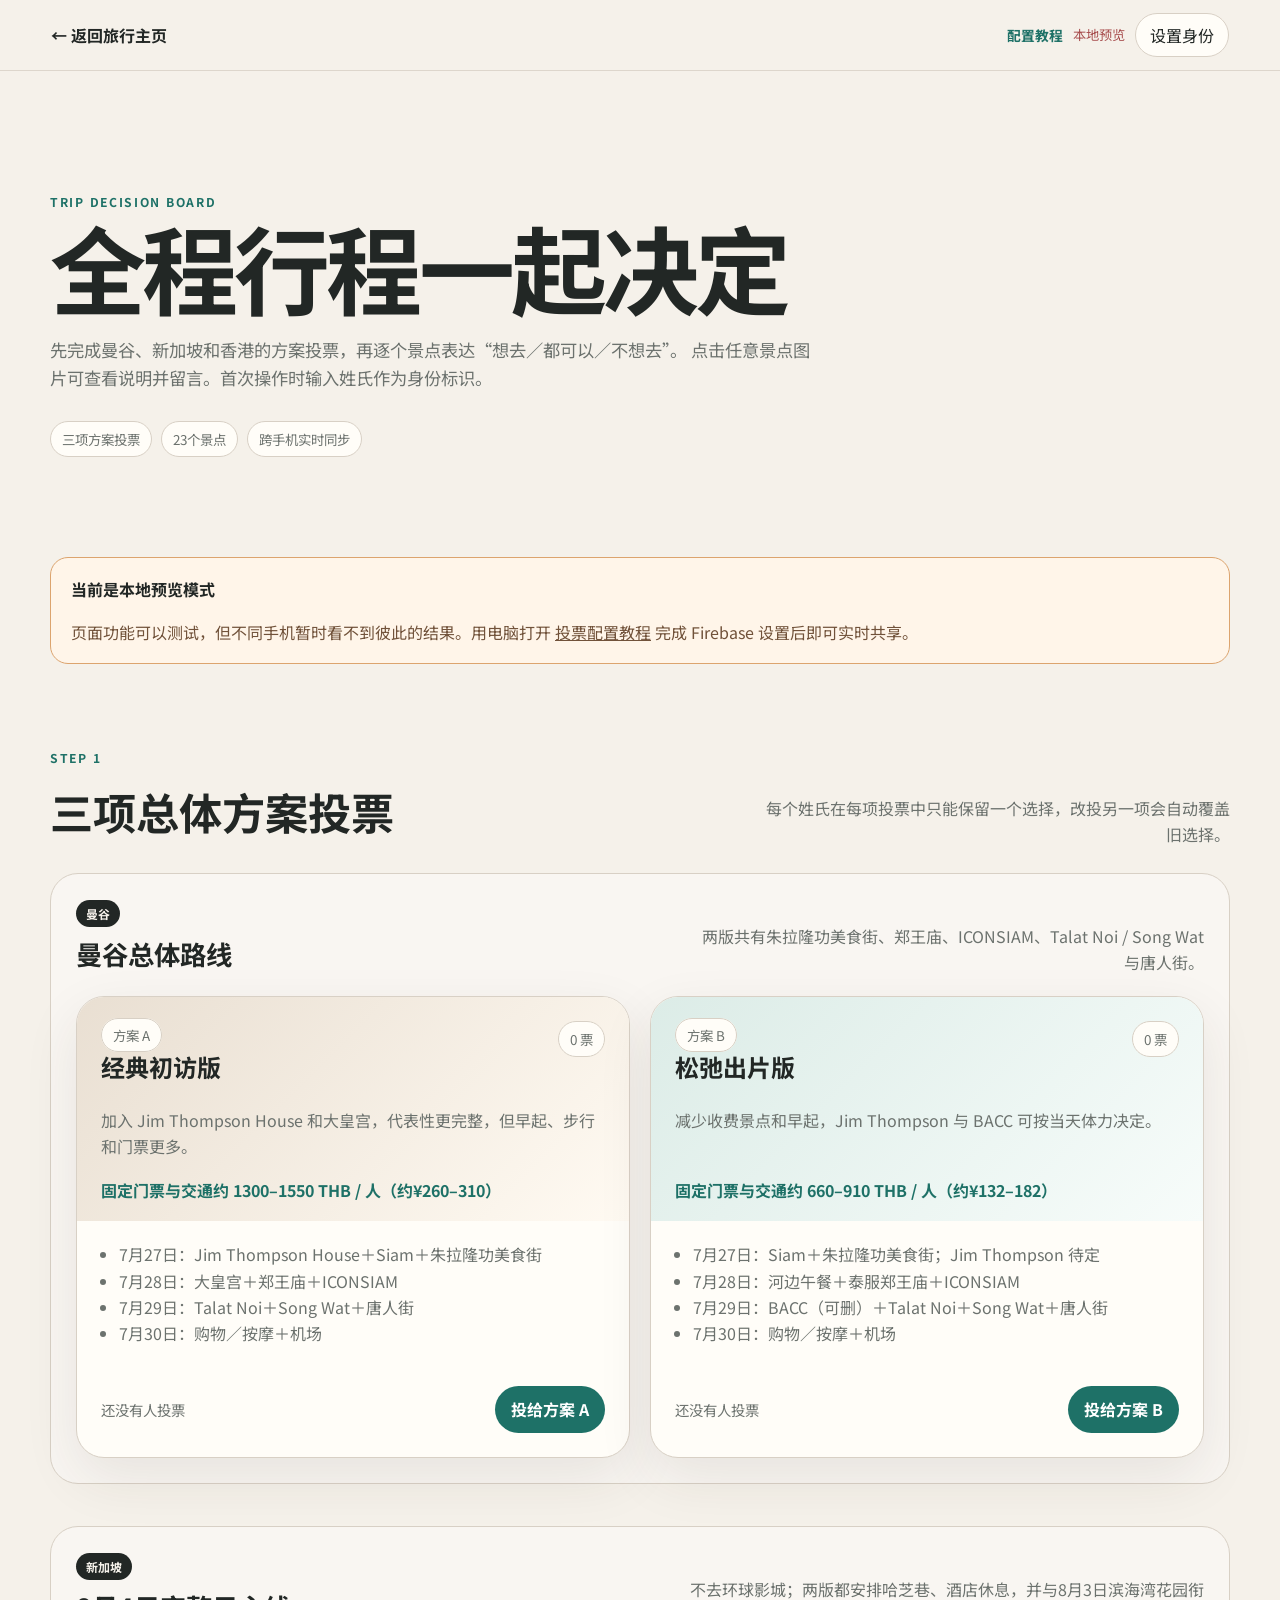
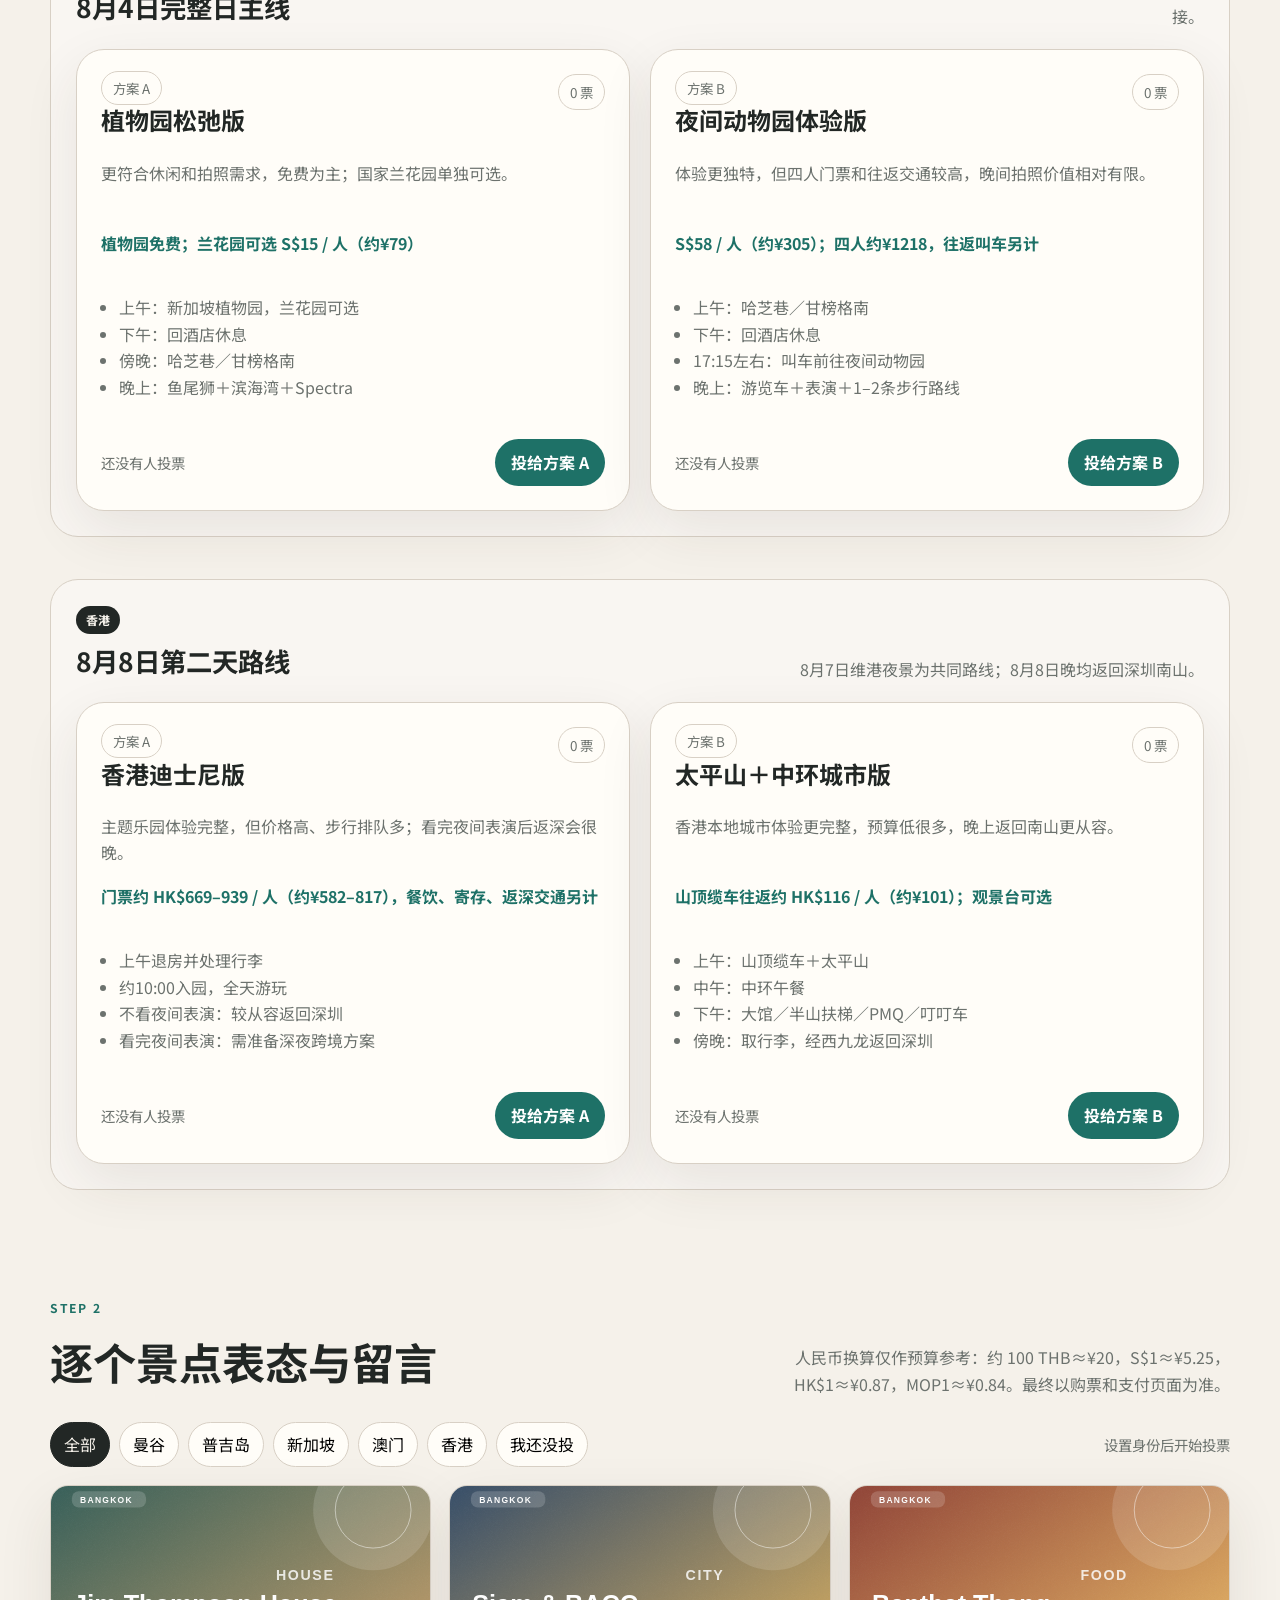
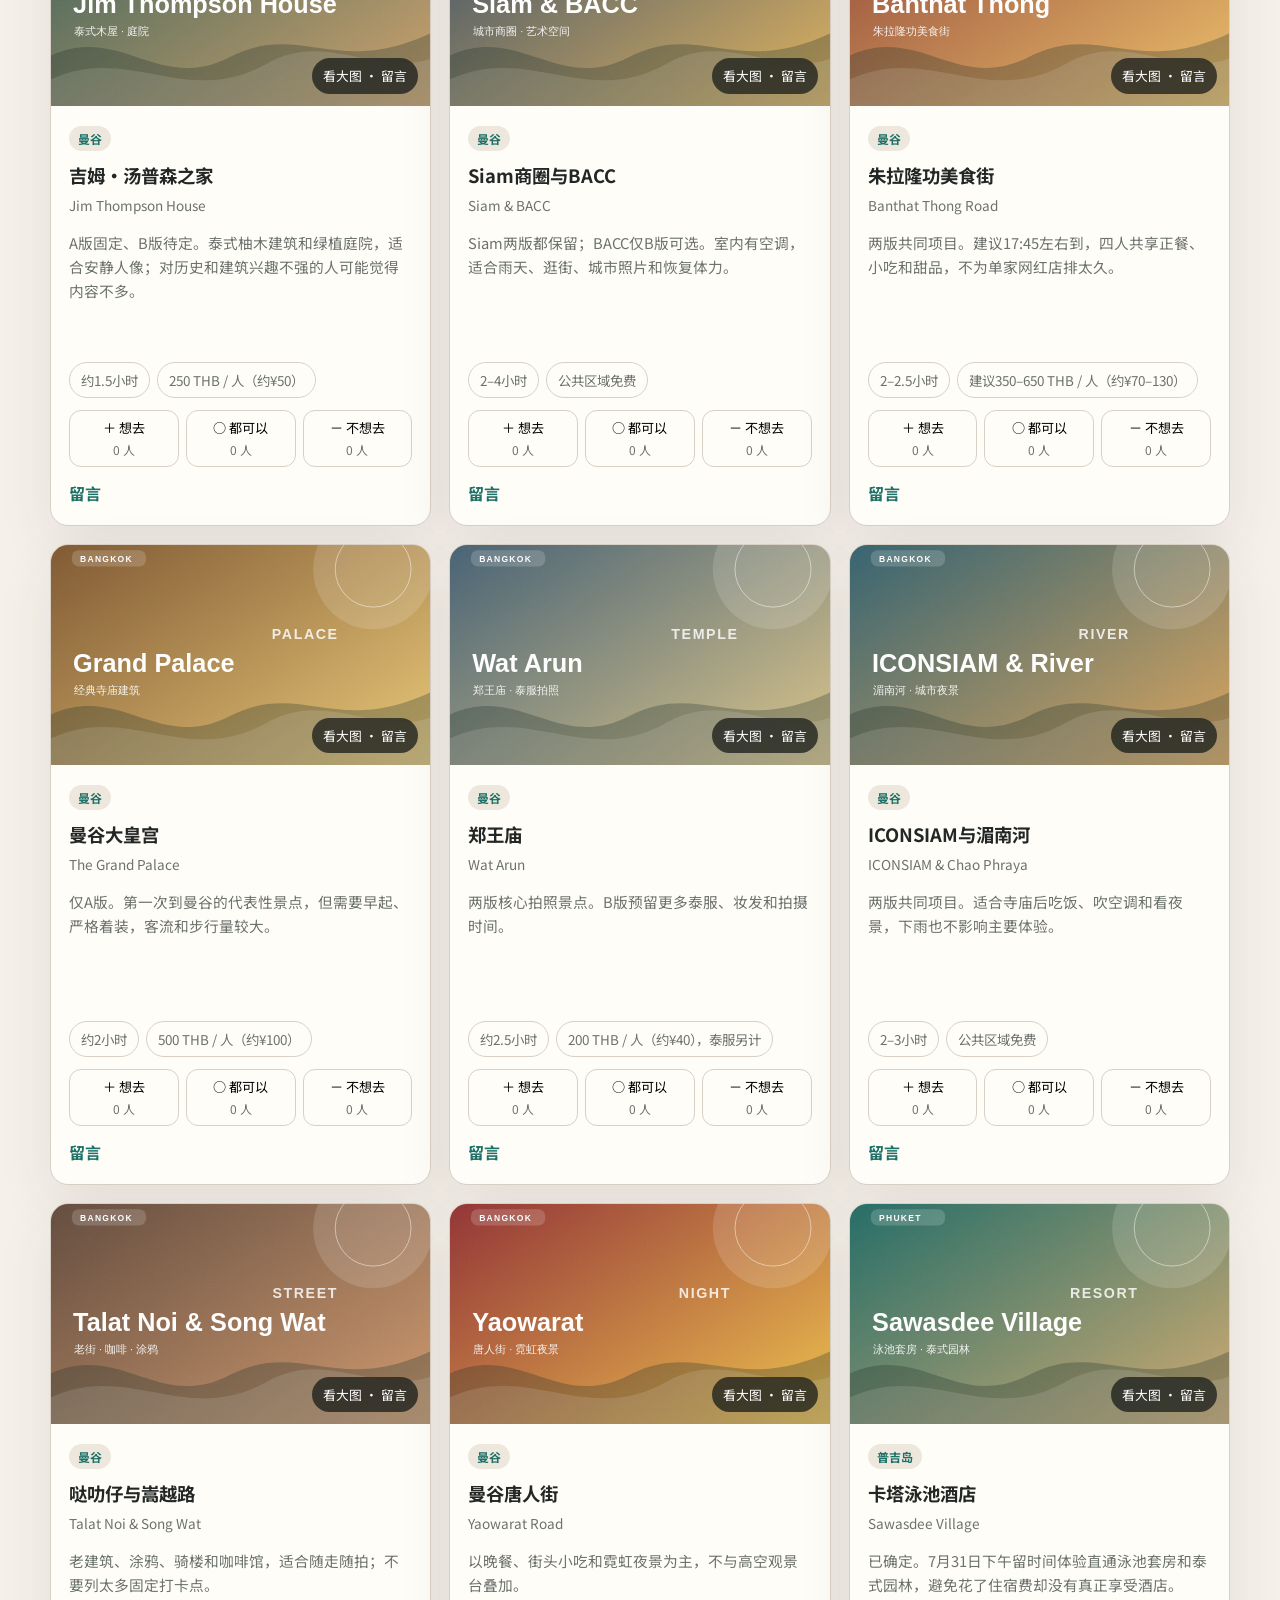
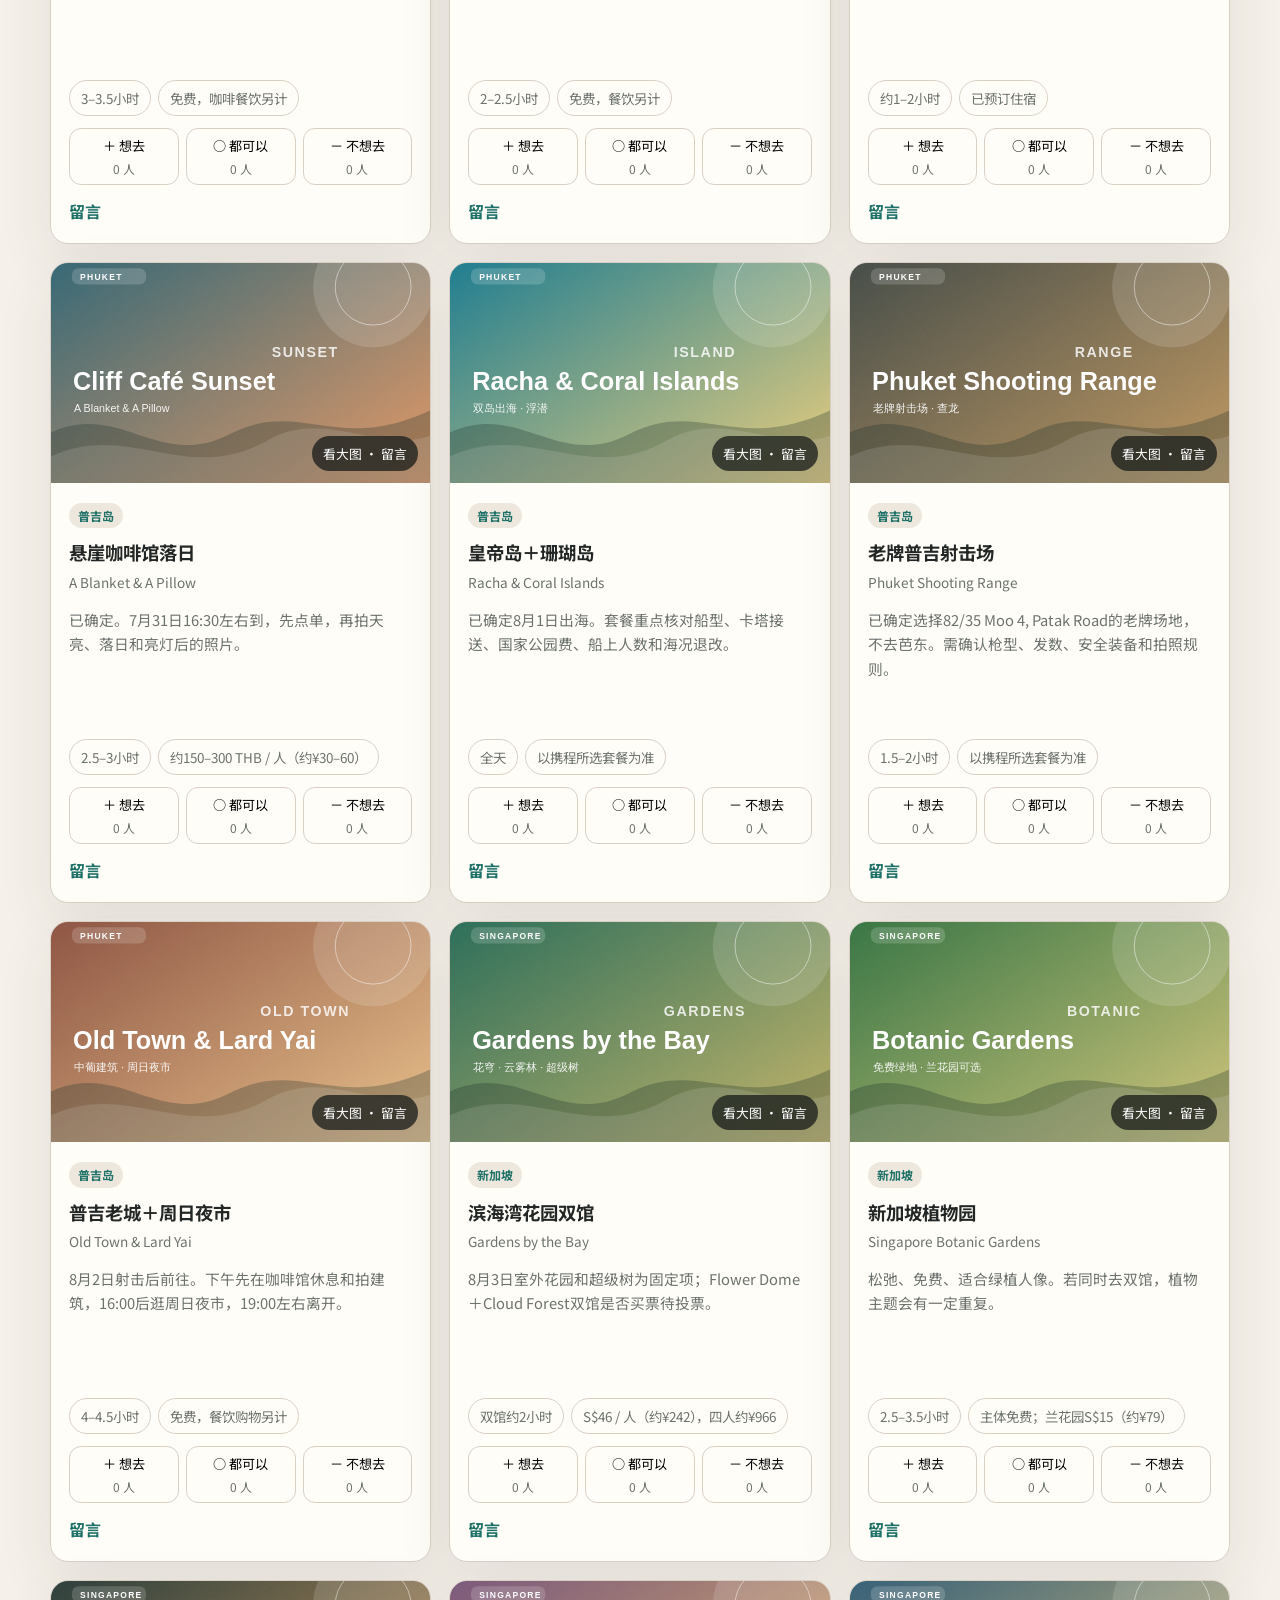
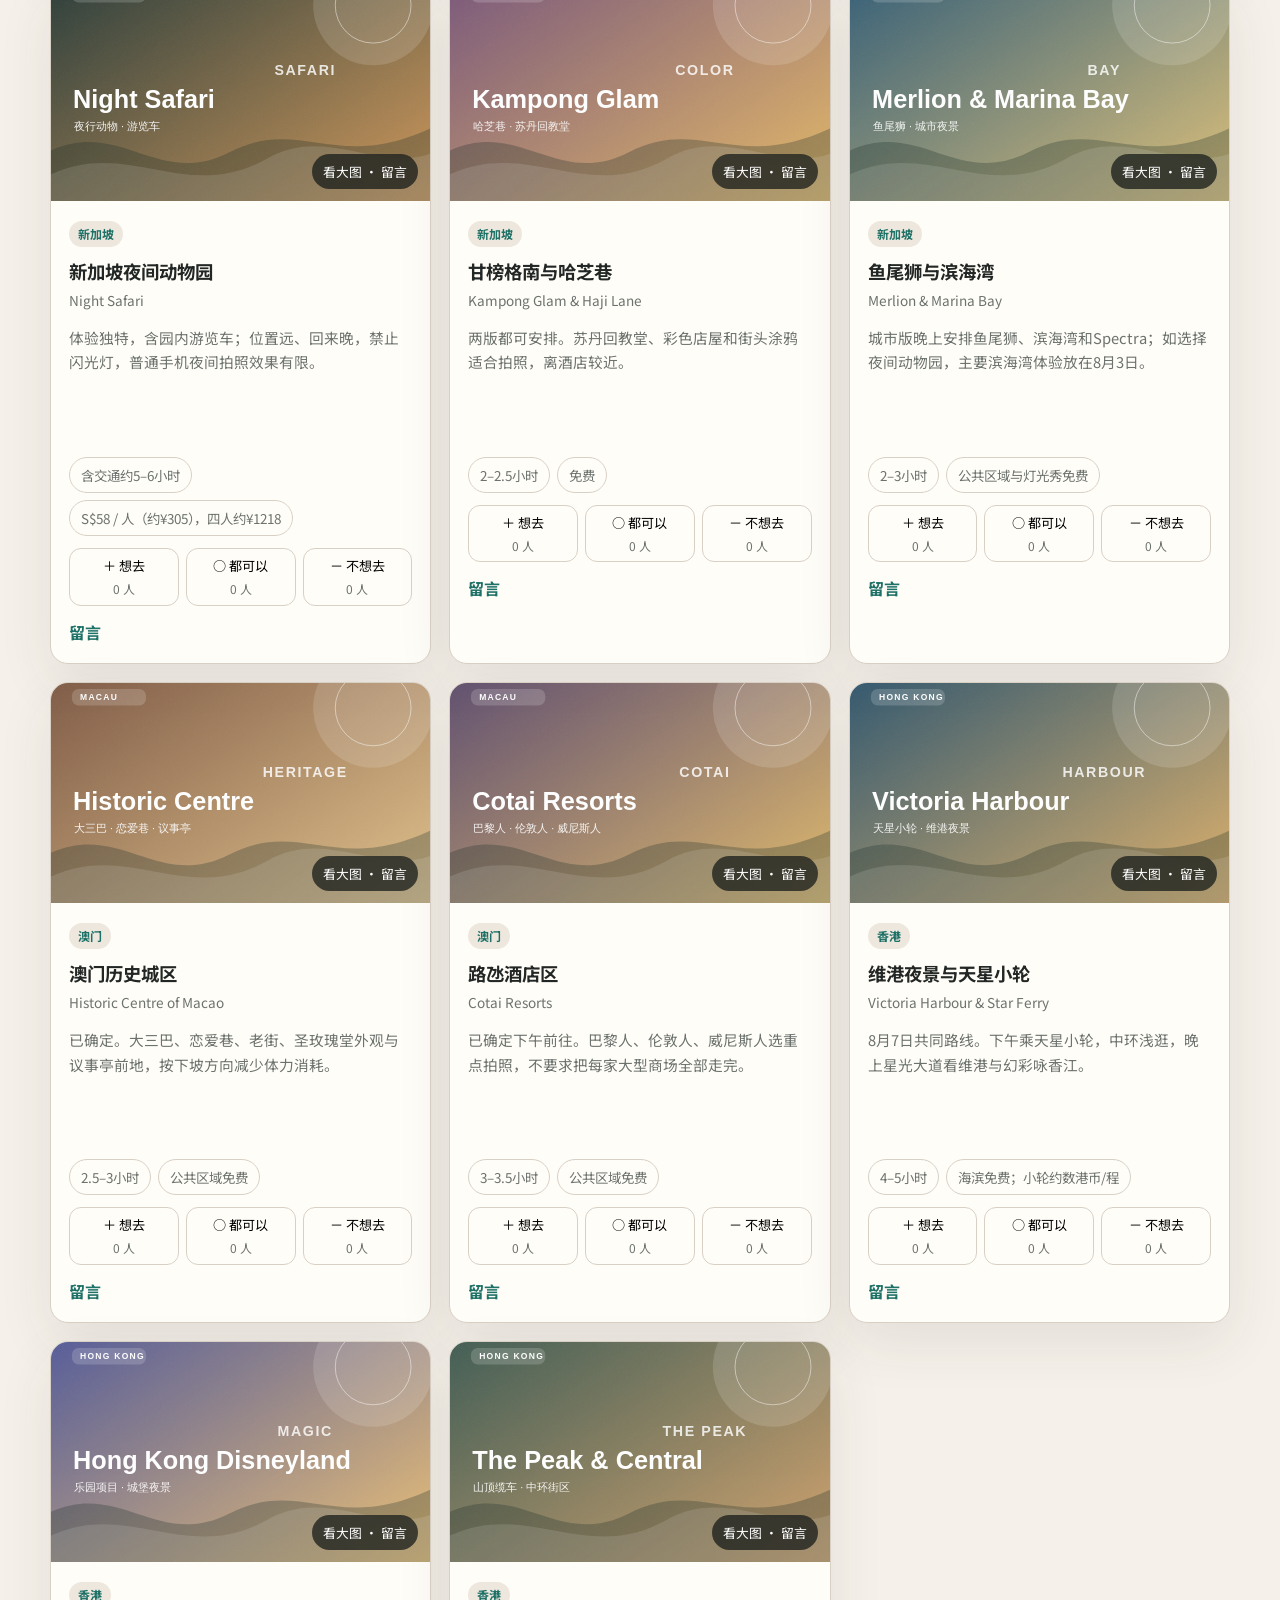
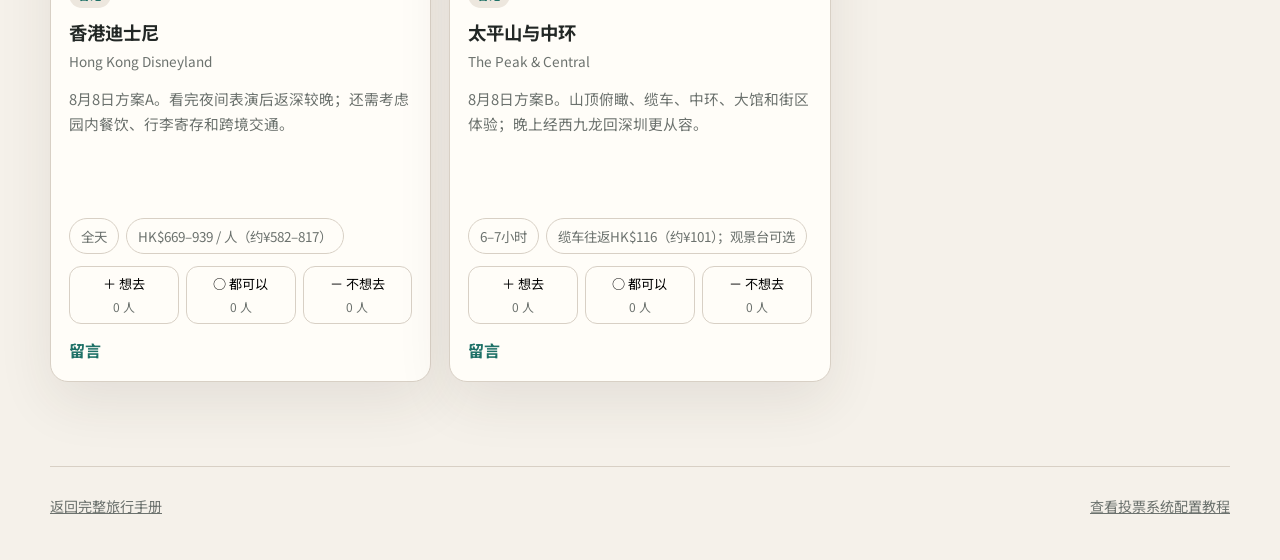
==== vote.html @ bb3aeee9 "Add files via upload Update full trip and voting system" ====
<!DOCTYPE html>
<html lang="zh-CN">
<head>
  <meta charset="UTF-8" />
  <meta name="viewport" content="width=device-width, initial-scale=1.0" />
  <meta name="theme-color" content="#f5f1ea" />
  <title>全程行程投票｜四人亚洲之旅</title>
  <link rel="preconnect" href="https://fonts.googleapis.com">
  <link rel="preconnect" href="https://fonts.gstatic.com" crossorigin>
  <link href="https://fonts.googleapis.com/css2?family=Noto+Sans+SC:wght@400;500;600;700&family=Playfair+Display:wght@600;700&display=swap" rel="stylesheet">
  <link rel="stylesheet" href="vote.css" />
</head>
<body>
  <header class="vote-topbar">
    <a class="back-link" href="index.html">← 返回旅行主页</a>
    <nav class="identity-area">
      <a class="setup-link" href="firebase-setup.html">配置教程</a>
      <span id="syncStatus" class="sync-status">检查云端连接…</span>
      <button id="identityButton" class="identity-button" type="button">设置身份</button>
    </nav>
  </header>

  <main>
    <section class="vote-hero">
      <p class="eyebrow">TRIP DECISION BOARD</p>
      <h1>全程行程一起决定</h1>
      <p>
        先完成曼谷、新加坡和香港的方案投票，再逐个景点表达“想去／都可以／不想去”。
        点击任意景点图片可查看说明并留言。首次操作时输入姓氏作为身份标识。
      </p>
      <div class="hero-badges">
        <span>三项方案投票</span>
        <span>23个景点</span>
        <span>跨手机实时同步</span>
      </div>
    </section>

    <section id="setupWarning" class="setup-warning" hidden>
      <strong>当前是本地预览模式</strong>
      <p>
        页面功能可以测试，但不同手机暂时看不到彼此的结果。用电脑打开
        <a href="firebase-setup.html">投票配置教程</a>
        完成 Firebase 设置后即可实时共享。
      </p>
    </section>

    <section class="section">
      <div class="section-heading">
        <div>
          <p class="eyebrow">STEP 1</p>
          <h2>三项总体方案投票</h2>
        </div>
        <p>每个姓氏在每项投票中只能保留一个选择，改投另一项会自动覆盖旧选择。</p>
      </div>
      <div id="pollList" class="poll-list"></div>
    </section>

    <section class="section">
      <div class="section-heading">
        <div>
          <p class="eyebrow">STEP 2</p>
          <h2>逐个景点表态与留言</h2>
        </div>
        <p id="currencyNote"></p>
      </div>

      <div class="attraction-tools">
        <div id="attractionFilters" class="filter-row"></div>
        <div id="progressSummary" class="progress-summary"></div>
      </div>
      <div id="attractionGrid" class="attraction-grid"></div>
    </section>
  </main>

  <footer>
    <a href="index.html">返回完整旅行手册</a>
    <a href="firebase-setup.html">查看投票系统配置教程</a>
  </footer>

  <div id="identityModal" class="modal" aria-hidden="true">
    <div class="modal-backdrop" data-close="identity"></div>
    <section class="modal-panel small-panel" role="dialog" aria-modal="true" aria-labelledby="identityTitle">
      <button class="modal-close" data-close="identity" type="button">×</button>
      <p class="eyebrow">WHO ARE YOU?</p>
      <h2 id="identityTitle">输入身份标识</h2>
      <p class="modal-intro">建议输入一个姓，例如“杨”“张”。它会显示在投票和留言旁边。</p>
      <form id="identityForm">
        <label>
          姓氏或简短称呼
          <input id="identityInput" maxlength="16" autocomplete="off" placeholder="例如：杨" required />
        </label>
        <button class="primary-button full-button" type="submit">保存并继续</button>
      </form>
    </section>
  </div>

  <div id="attractionModal" class="modal" aria-hidden="true">
    <div class="modal-backdrop" data-close="attraction"></div>
    <section class="modal-panel attraction-modal-panel" role="dialog" aria-modal="true" aria-labelledby="modalAttractionName">
      <button class="modal-close" data-close="attraction" type="button">×</button>
      <div class="modal-media"><img id="modalAttractionImage" src="" alt="" /></div>
      <div class="modal-content">
        <p id="modalAttractionEnglish" class="eyebrow"></p>
        <h2 id="modalAttractionName"></h2>
        <p id="modalAttractionNote" class="modal-intro"></p>
        <div id="modalAttractionMeta" class="meta-row"></div>

        <div class="modal-vote-block">
          <h3>我的态度</h3>
          <div id="modalVoteButtons" class="vote-buttons"></div>
        </div>

        <div class="comments-block">
          <div class="comments-heading">
            <h3>大家的留言</h3>
            <span id="commentCount">0 条</span>
          </div>
          <div id="commentList" class="comment-list"></div>
          <form id="commentForm" class="comment-form">
            <textarea id="commentInput" maxlength="300" placeholder="例如：不想去，因为门票较贵；或者很想去，因为这是本次最期待的项目。"></textarea>
            <div class="comment-form-footer">
              <span id="commentIdentityHint">请先设置身份</span>
              <button class="primary-button" type="submit">发布留言</button>
            </div>
          </form>
        </div>
      </div>
    </section>
  </div>

  <div id="toast" class="toast" role="status" aria-live="polite"></div>

  <script src="vote-data.js"></script>
  <script type="module" src="vote.js"></script>
</body>
</html>
---- vote.css ----
:root {
  --bg: #f5f1ea;
  --surface: #fffdf8;
  --surface-2: #ede7de;
  --text: #222725;
  --muted: #6c726e;
  --line: #d8d0c5;
  --green: #1e7167;
  --orange: #d18455;
  --red: #a84f4f;
  --blue: #456e9c;
  --shadow: 0 20px 55px rgba(50, 42, 34, .09);
  --radius-lg: 28px;
  --radius-md: 18px;
}

* { box-sizing: border-box; }

html { scroll-behavior: smooth; }

body {
  margin: 0;
  background: var(--bg);
  color: var(--text);
  font-family: "Noto Sans SC", system-ui, sans-serif;
  line-height: 1.65;
}

button, input, textarea { font: inherit; }
button, a { -webkit-tap-highlight-color: transparent; }
a { color: inherit; }

.vote-topbar {
  position: sticky;
  top: 0;
  z-index: 50;
  display: flex;
  justify-content: space-between;
  align-items: center;
  gap: 16px;
  padding: 13px clamp(14px, 4vw, 56px);
  border-bottom: 1px solid rgba(216, 208, 197, .8);
  background: rgba(245, 241, 234, .9);
  backdrop-filter: blur(18px);
}

.back-link { text-decoration: none; font-weight: 700; }

.identity-area { display: flex; align-items: center; gap: 10px; }

.sync-status {
  color: var(--muted);
  font-size: .83rem;
}

.sync-status.online { color: var(--green); }
.sync-status.offline { color: var(--red); }

.identity-button {
  border: 1px solid var(--line);
  border-radius: 999px;
  padding: 8px 14px;
  background: var(--surface);
  color: var(--text);
  cursor: pointer;
}

main { width: min(1180px, calc(100% - 28px)); margin: 0 auto; }

.vote-hero {
  min-height: 54vh;
  display: flex;
  flex-direction: column;
  justify-content: center;
  padding: 70px 0 50px;
}

.eyebrow {
  margin: 0 0 8px;
  color: var(--green);
  font-size: .76rem;
  font-weight: 700;
  letter-spacing: .14em;
}

h1, h2, h3 { margin-top: 0; }

h1 {
  max-width: 850px;
  margin-bottom: 20px;
  font-family: "Playfair Display", "Noto Sans SC", serif;
  font-size: clamp(2.8rem, 8vw, 6rem);
  line-height: 1;
  letter-spacing: -.04em;
}

.vote-hero > p:not(.eyebrow) {
  max-width: 760px;
  margin: 0;
  color: var(--muted);
  font-size: 1.08rem;
}

.hero-badges { display: flex; gap: 9px; flex-wrap: wrap; margin-top: 28px; }

.hero-badges span, .plan-badge, .plan-tags span, .meta-row span {
  border-radius: 999px;
  padding: 6px 11px;
  border: 1px solid var(--line);
  background: var(--surface);
  color: var(--muted);
  font-size: .84rem;
}

.setup-warning {
  margin: 0 0 30px;
  padding: 18px 20px;
  border: 1px solid #dca46e;
  border-radius: var(--radius-md);
  background: #fff5e9;
}

.setup-warning p { margin-bottom: 0; color: #71523a; }

.section { padding: 54px 0; }

.section-heading {
  display: flex;
  justify-content: space-between;
  align-items: end;
  gap: 24px;
  margin-bottom: 25px;
}

.section-heading h2 {
  margin-bottom: 0;
  font-size: clamp(1.8rem, 4vw, 2.7rem);
}

.section-heading > p { max-width: 470px; margin: 0; color: var(--muted); text-align: right; }

.plan-grid { display: grid; grid-template-columns: repeat(2, minmax(0, 1fr)); gap: 20px; }

.plan-card {
  overflow: hidden;
  border: 1px solid var(--line);
  border-radius: var(--radius-lg);
  background: var(--surface);
  box-shadow: var(--shadow);
}

.plan-card-head { padding: 24px 24px 18px; }

.plan-card.classic .plan-card-head { background: linear-gradient(135deg, #e9dfd2, #fffaf2); }
.plan-card.relaxed .plan-card-head { background: linear-gradient(135deg, #dcece7, #f7fcfa); }

.plan-title-row { display: flex; align-items: start; justify-content: space-between; gap: 15px; }
.plan-title-row h3 { margin-bottom: 4px; font-size: 1.5rem; }
.plan-subtitle { min-height: 54px; color: var(--muted); }
.plan-cost { font-weight: 700; color: var(--green); }

.plan-days { display: grid; gap: 0; padding: 0 24px; }

.plan-day {
  display: grid;
  grid-template-columns: 82px 1fr;
  gap: 14px;
  padding: 17px 0;
  border-top: 1px solid var(--line);
}

.plan-day-date { color: var(--orange); font-weight: 700; }
.plan-day h4 { margin: 0 0 6px; }
.plan-day ul { margin: 0; padding-left: 18px; color: var(--muted); font-size: .92rem; }

.plan-vote-area {
  display: flex;
  justify-content: space-between;
  align-items: center;
  gap: 14px;
  padding: 20px 24px 24px;
}

.plan-voters {
  color: var(--muted);
  font-size: .9rem;
}

.primary-button, .plan-vote-button {
  border: 0;
  border-radius: 999px;
  padding: 10px 16px;
  background: var(--green);
  color: white;
  font-weight: 700;
  cursor: pointer;
}

.plan-vote-button.selected {
  box-shadow: 0 0 0 4px rgba(30, 113, 103, .17);
}

.attraction-tools {
  display: flex;
  align-items: center;
  justify-content: space-between;
  gap: 20px;
  margin-bottom: 18px;
}

.filter-row {
  display: flex;
  gap: 9px;
  overflow-x: auto;
  scrollbar-width: none;
}
.filter-row::-webkit-scrollbar { display: none; }

.filter-button {
  flex: 0 0 auto;
  border: 1px solid var(--line);
  border-radius: 999px;
  padding: 8px 13px;
  background: var(--surface);
  cursor: pointer;
}
.filter-button.active { background: var(--text); color: var(--bg); border-color: var(--text); }

.progress-summary { color: var(--muted); font-size: .9rem; white-space: nowrap; }

.attraction-grid {
  display: grid;
  grid-template-columns: repeat(3, minmax(0, 1fr));
  gap: 18px;
}

.attraction-card {
  overflow: hidden;
  border: 1px solid var(--line);
  border-radius: var(--radius-md);
  background: var(--surface);
  box-shadow: var(--shadow);
}

.attraction-image-button {
  position: relative;
  display: block;
  width: 100%;
  height: 220px;
  padding: 0;
  border: 0;
  background: var(--surface-2);
  cursor: pointer;
  overflow: hidden;
}

.attraction-image-button img {
  width: 100%;
  height: 100%;
  object-fit: cover;
  transition: transform .35s ease;
}

.attraction-image-button:hover img { transform: scale(1.04); }

.image-action {
  position: absolute;
  right: 12px;
  bottom: 12px;
  padding: 7px 11px;
  border-radius: 999px;
  background: rgba(25, 29, 27, .76);
  color: white;
  font-size: .8rem;
  backdrop-filter: blur(10px);
}

.attraction-body { padding: 18px; }
.attraction-body h3 { margin-bottom: 3px; font-size: 1.15rem; }
.english-name { color: var(--muted); font-size: .85rem; }
.attraction-note { min-height: 78px; color: var(--muted); font-size: .92rem; }
.meta-row { display: flex; gap: 7px; flex-wrap: wrap; margin: 12px 0; }

.plan-tags { display: flex; gap: 6px; flex-wrap: wrap; margin-bottom: 13px; }
.plan-tags span { padding: 4px 8px; font-size: .75rem; }

.vote-buttons {
  display: grid;
  grid-template-columns: repeat(3, minmax(0, 1fr));
  gap: 7px;
}

.vote-choice {
  display: grid;
  place-items: center;
  gap: 2px;
  min-height: 56px;
  padding: 6px 4px;
  border: 1px solid var(--line);
  border-radius: 12px;
  background: var(--surface);
  cursor: pointer;
  font-size: .82rem;
}

.vote-choice .vote-count { color: var(--muted); font-size: .75rem; }
.vote-choice.want.active { border-color: var(--green); background: #e8f5f1; }
.vote-choice.neutral.active { border-color: var(--blue); background: #edf4fb; }
.vote-choice.skip.active { border-color: var(--red); background: #faeeee; }

.card-footer {
  display: flex;
  justify-content: space-between;
  align-items: center;
  gap: 10px;
  margin-top: 13px;
}

.comment-open-button {
  border: 0;
  padding: 0;
  background: transparent;
  color: var(--green);
  font-weight: 700;
  cursor: pointer;
}

.photo-credit { color: var(--muted); font-size: .72rem; }

footer {
  width: min(1180px, calc(100% - 28px));
  display: flex;
  justify-content: space-between;
  gap: 20px;
  margin: 30px auto 0;
  padding: 28px 0 42px;
  border-top: 1px solid var(--line);
  color: var(--muted);
  font-size: .88rem;
}

.modal {
  position: fixed;
  inset: 0;
  z-index: 100;
  display: none;
  place-items: center;
  padding: 15px;
}

.modal.open { display: grid; }

.modal-backdrop {
  position: absolute;
  inset: 0;
  background: rgba(20, 25, 23, .66);
  backdrop-filter: blur(8px);
}

.modal-panel {
  position: relative;
  z-index: 1;
  width: min(1040px, 100%);
  max-height: calc(100vh - 30px);
  overflow: auto;
  border-radius: 25px;
  background: var(--surface);
  box-shadow: 0 28px 85px rgba(0,0,0,.3);
}

.small-panel { width: min(460px, 100%); padding: 28px; }

.modal-close {
  position: absolute;
  right: 14px;
  top: 13px;
  z-index: 2;
  width: 38px;
  height: 38px;
  border: 0;
  border-radius: 50%;
  background: rgba(255,255,255,.9);
  font-size: 1.5rem;
  cursor: pointer;
}

.small-panel label { display: grid; gap: 8px; font-weight: 700; }
.small-panel input, .comment-form textarea {
  width: 100%;
  border: 1px solid var(--line);
  border-radius: 13px;
  padding: 12px 13px;
  background: white;
  color: var(--text);
}
.full-button { width: 100%; margin-top: 14px; }

.attraction-modal-panel {
  display: grid;
  grid-template-columns: minmax(300px, .9fr) minmax(420px, 1.1fr);
}

.modal-media { min-height: 680px; background: var(--surface-2); }
.modal-media img { width: 100%; height: 100%; object-fit: cover; }
.modal-content { padding: 34px; }

.modal-intro { color: var(--muted); }
.modal-vote-block, .comments-block { margin-top: 27px; padding-top: 22px; border-top: 1px solid var(--line); }

.comments-heading {
  display: flex;
  justify-content: space-between;
  align-items: center;
}

.comments-heading span { color: var(--muted); font-size: .88rem; }

.comment-list {
  display: grid;
  gap: 9px;
  max-height: 230px;
  overflow: auto;
  margin: 12px 0;
}

.comment-item {
  padding: 11px 13px;
  border-radius: 13px;
  background: var(--surface-2);
}

.comment-item-head {
  display: flex;
  justify-content: space-between;
  gap: 10px;
  margin-bottom: 3px;
  font-size: .82rem;
}
.comment-voter { font-weight: 700; }
.comment-time { color: var(--muted); }
.comment-text { margin: 0; white-space: pre-wrap; }

.comment-form textarea { min-height: 95px; resize: vertical; }

.comment-form-footer {
  display: flex;
  justify-content: space-between;
  align-items: center;
  gap: 13px;
  margin-top: 9px;
}
.comment-form-footer span { color: var(--muted); font-size: .82rem; }

.empty-comments {
  padding: 20px;
  text-align: center;
  color: var(--muted);
  border: 1px dashed var(--line);
  border-radius: 13px;
}

.toast {
  position: fixed;
  left: 50%;
  bottom: 25px;
  z-index: 200;
  transform: translate(-50%, 20px);
  opacity: 0;
  pointer-events: none;
  max-width: calc(100% - 30px);
  padding: 11px 17px;
  border-radius: 999px;
  background: var(--text);
  color: var(--bg);
  transition: .2s ease;
}
.toast.show { transform: translate(-50%, 0); opacity: 1; }

@media (max-width: 930px) {
  .attraction-grid { grid-template-columns: repeat(2, minmax(0, 1fr)); }
  .attraction-modal-panel { grid-template-columns: 1fr; }
  .modal-media { min-height: 330px; max-height: 42vh; }
}

@media (max-width: 760px) {
  .plan-grid { grid-template-columns: 1fr; }
  .section-heading, .attraction-tools, footer { align-items: flex-start; flex-direction: column; }
  .section-heading > p { text-align: left; }
  .progress-summary { white-space: normal; }
  .sync-status { display: none; }
}

@media (max-width: 580px) {
  .vote-topbar { padding: 10px 12px; }
  .attraction-grid { grid-template-columns: 1fr; }
  .attraction-image-button { height: 230px; }
  .vote-hero { min-height: auto; padding: 64px 0 38px; }
  .plan-day { grid-template-columns: 72px 1fr; }
  .plan-vote-area { align-items: flex-start; flex-direction: column; }
  .modal-content { padding: 23px 17px 28px; }
  .modal-media { min-height: 280px; }
  .comment-form-footer { align-items: flex-start; flex-direction: column; }
  .comment-form-footer .primary-button { width: 100%; }
}

.setup-link {
  color: var(--green);
  font-size: .86rem;
  font-weight: 700;
  text-decoration: none;
}
.poll-list { display: grid; gap: 42px; }
.poll-section {
  padding: 25px;
  border: 1px solid var(--line);
  border-radius: var(--radius-lg);
  background: rgba(255,255,255,.35);
}
.poll-heading {
  display: flex;
  align-items: end;
  justify-content: space-between;
  gap: 24px;
  margin-bottom: 20px;
}
.poll-heading h3 { margin: 5px 0 0; font-size: 1.65rem; }
.poll-heading p { max-width: 520px; margin: 0; text-align: right; color: var(--muted); }
.poll-city {
  display: inline-flex;
  padding: 4px 10px;
  border-radius: 999px;
  background: var(--text);
  color: var(--bg);
  font-size: .75rem;
  font-weight: 700;
}
.plan-option-days {
  min-height: 145px;
  margin: 0;
  padding: 20px 42px 6px;
  color: var(--muted);
}
.city-chip {
  display: inline-flex;
  margin-bottom: 9px;
  padding: 3px 9px;
  border-radius: 999px;
  background: var(--surface-2);
  color: var(--green);
  font-size: .75rem;
  font-weight: 700;
}
.attraction-note { min-height: 116px; }
@media (max-width: 760px) {
  .poll-section { padding: 16px; }
  .poll-heading { align-items: flex-start; flex-direction: column; }
  .poll-heading p { text-align: left; }
  .setup-link { display: none; }
  .plan-option-days { min-height: 0; }
}
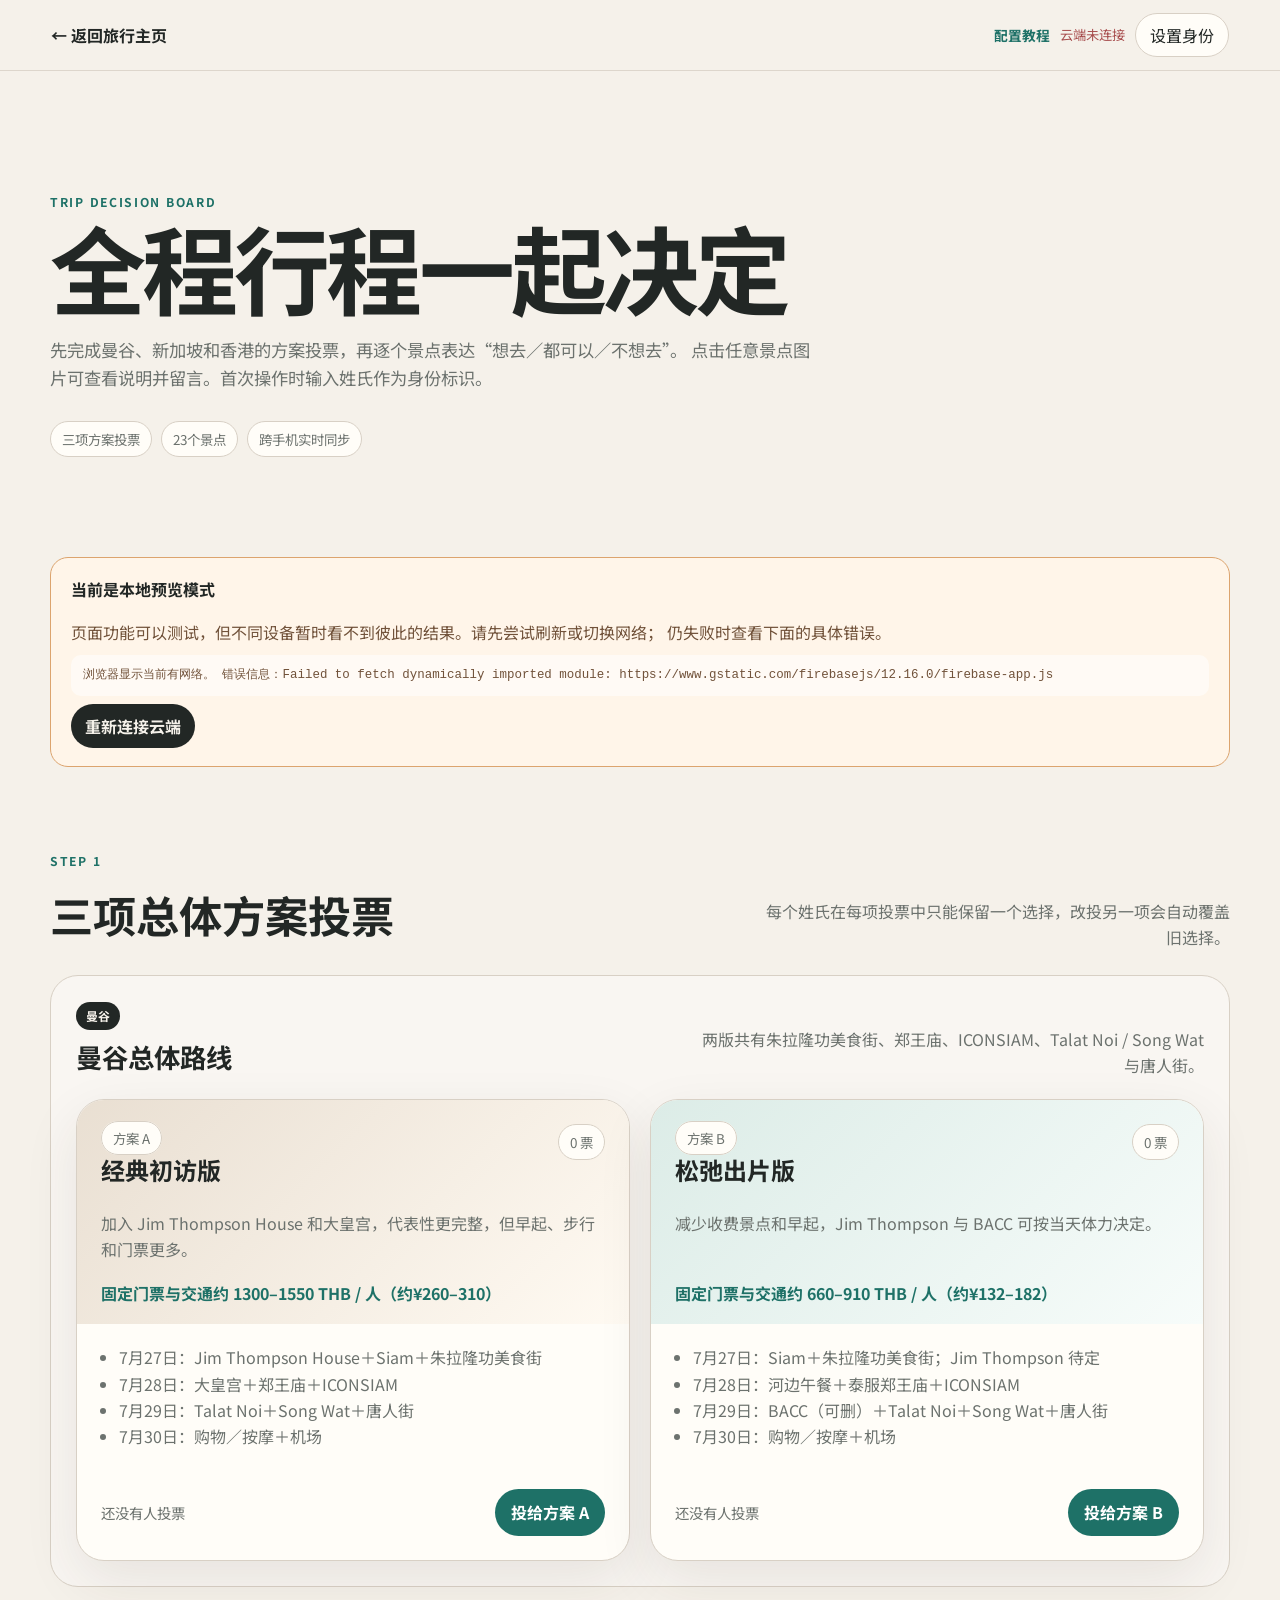
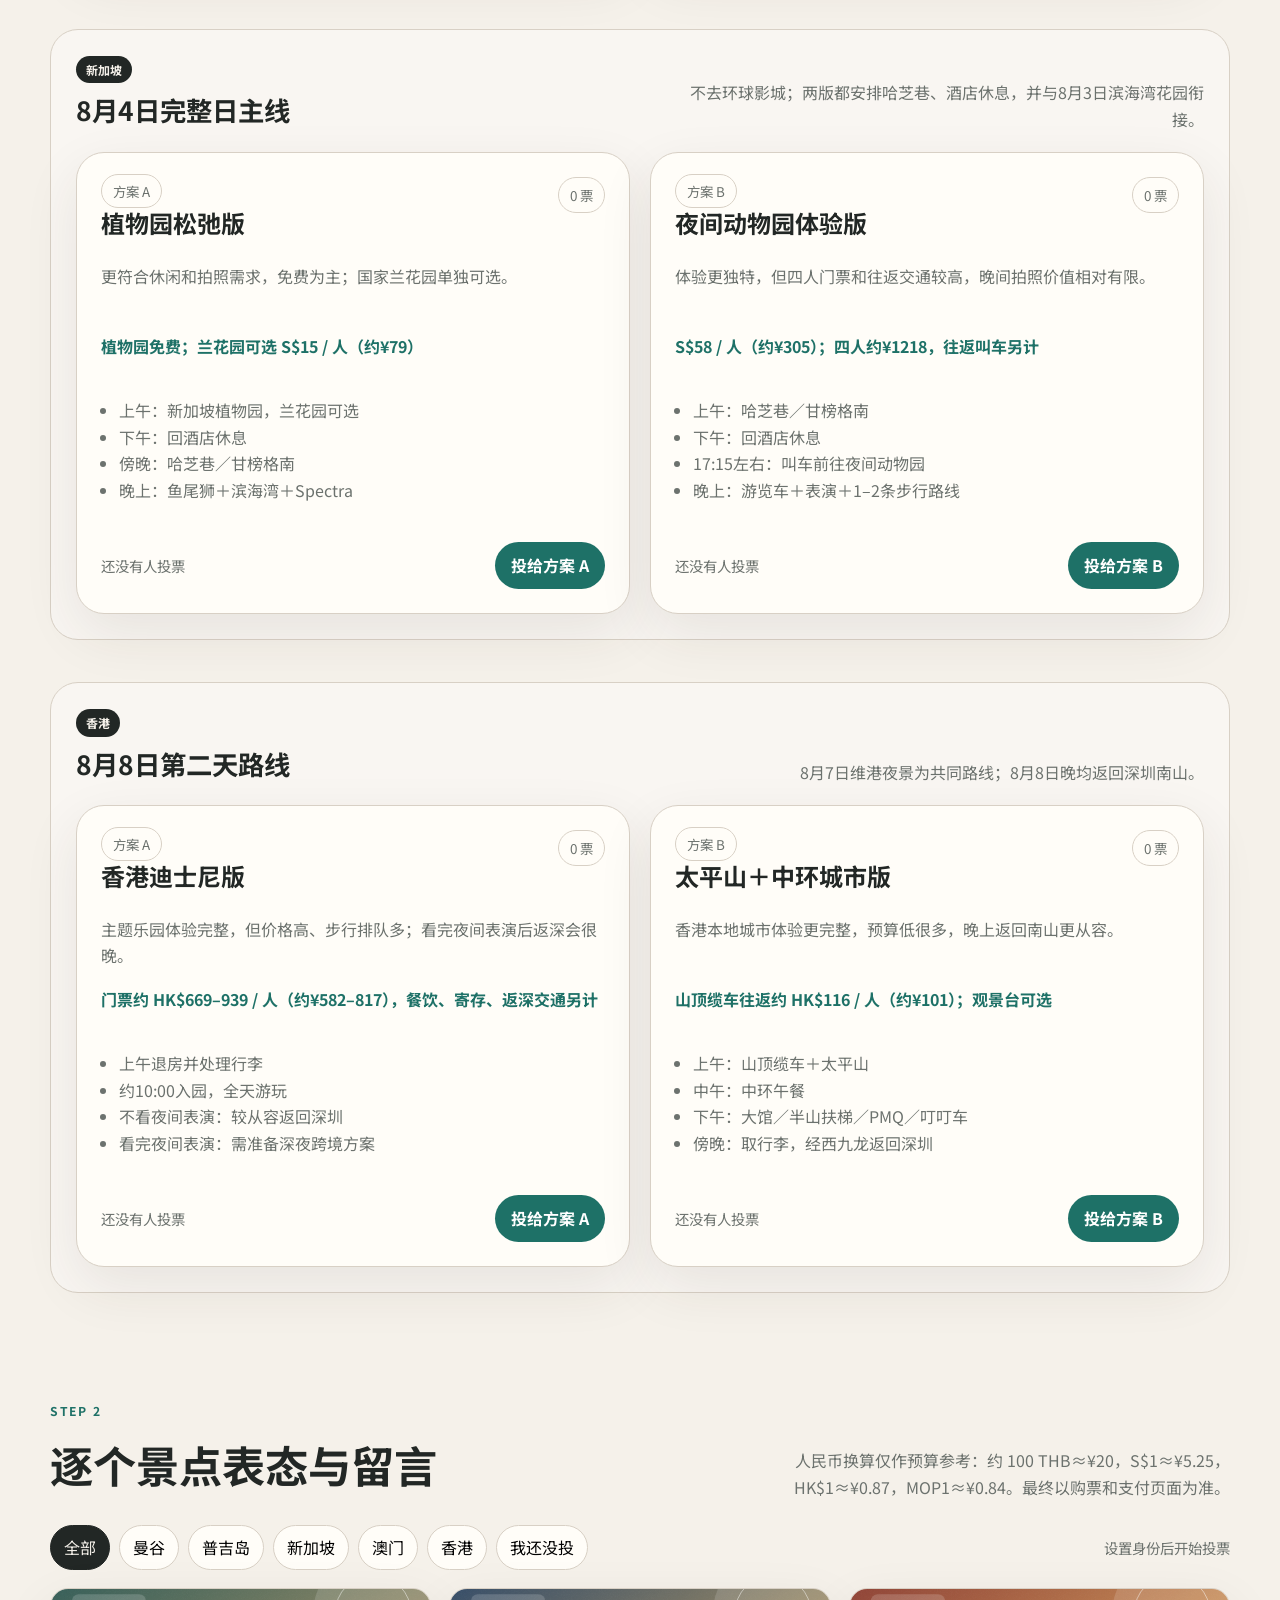
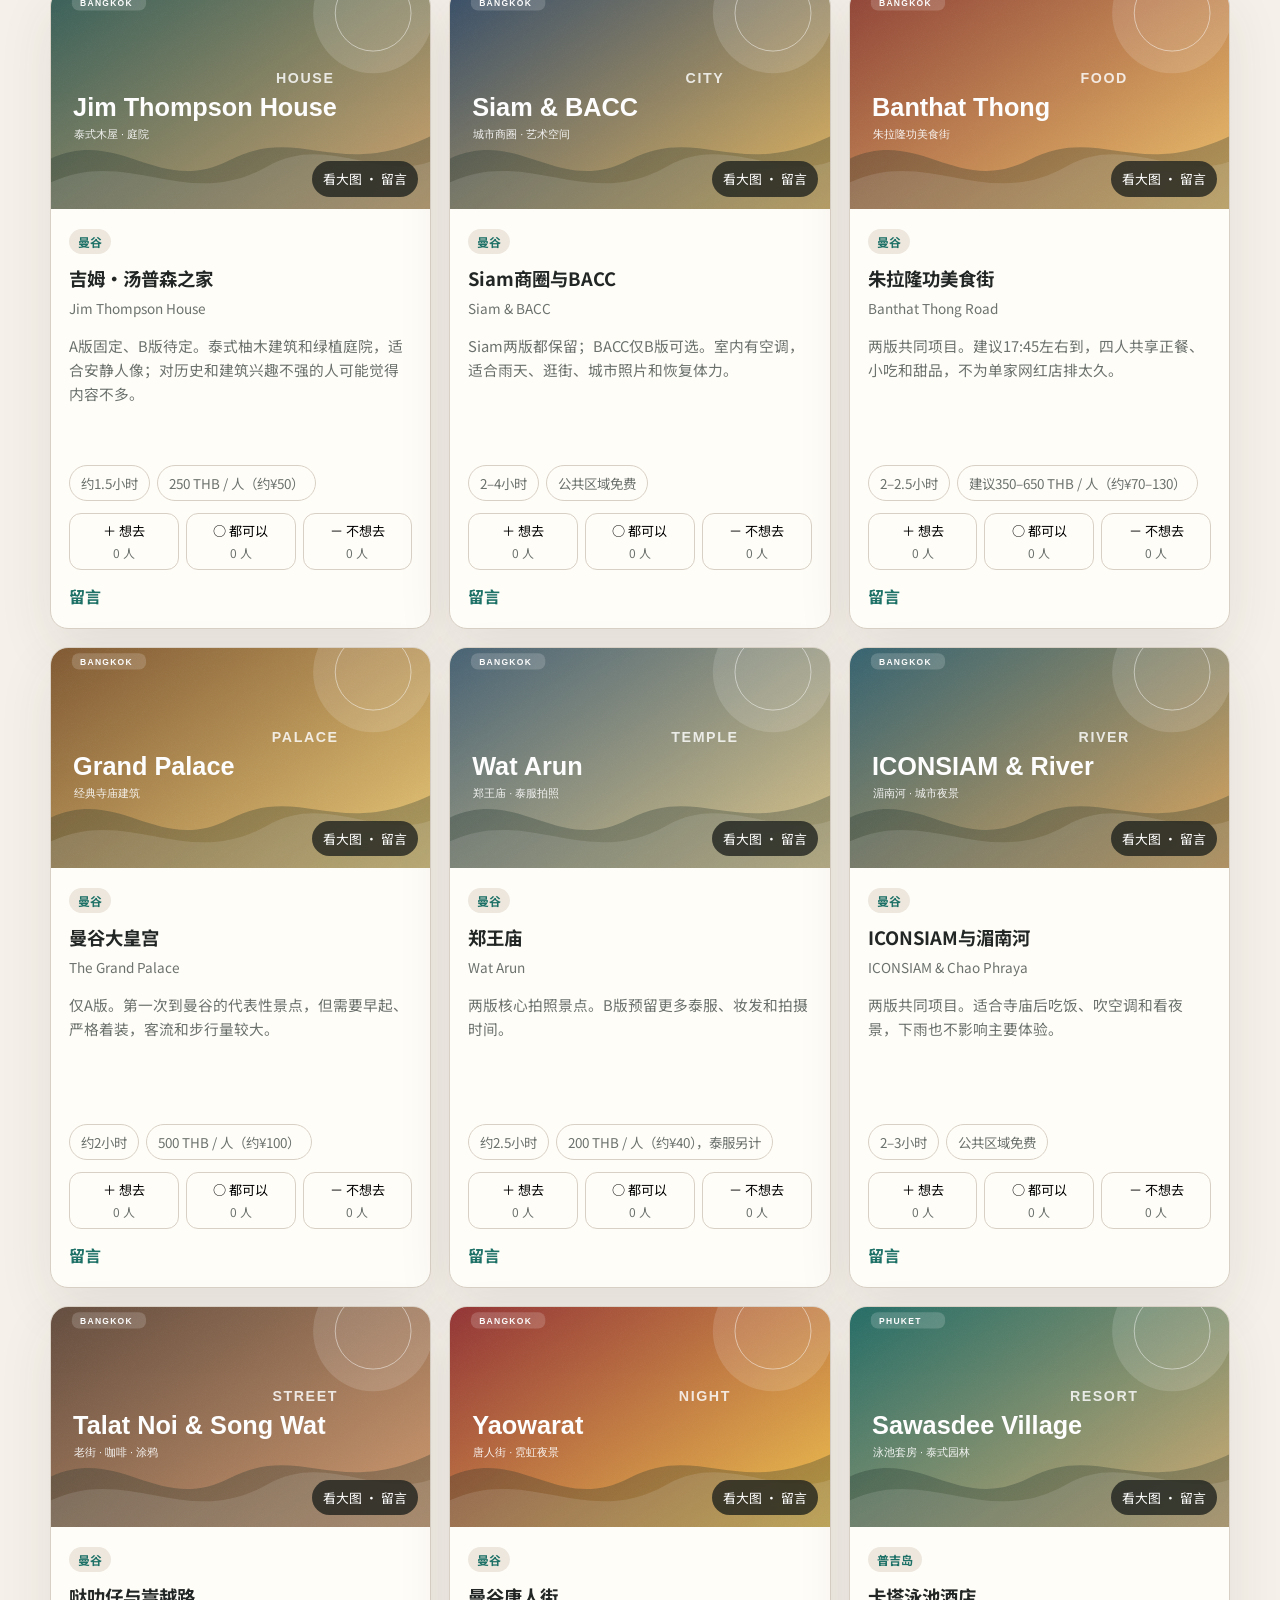
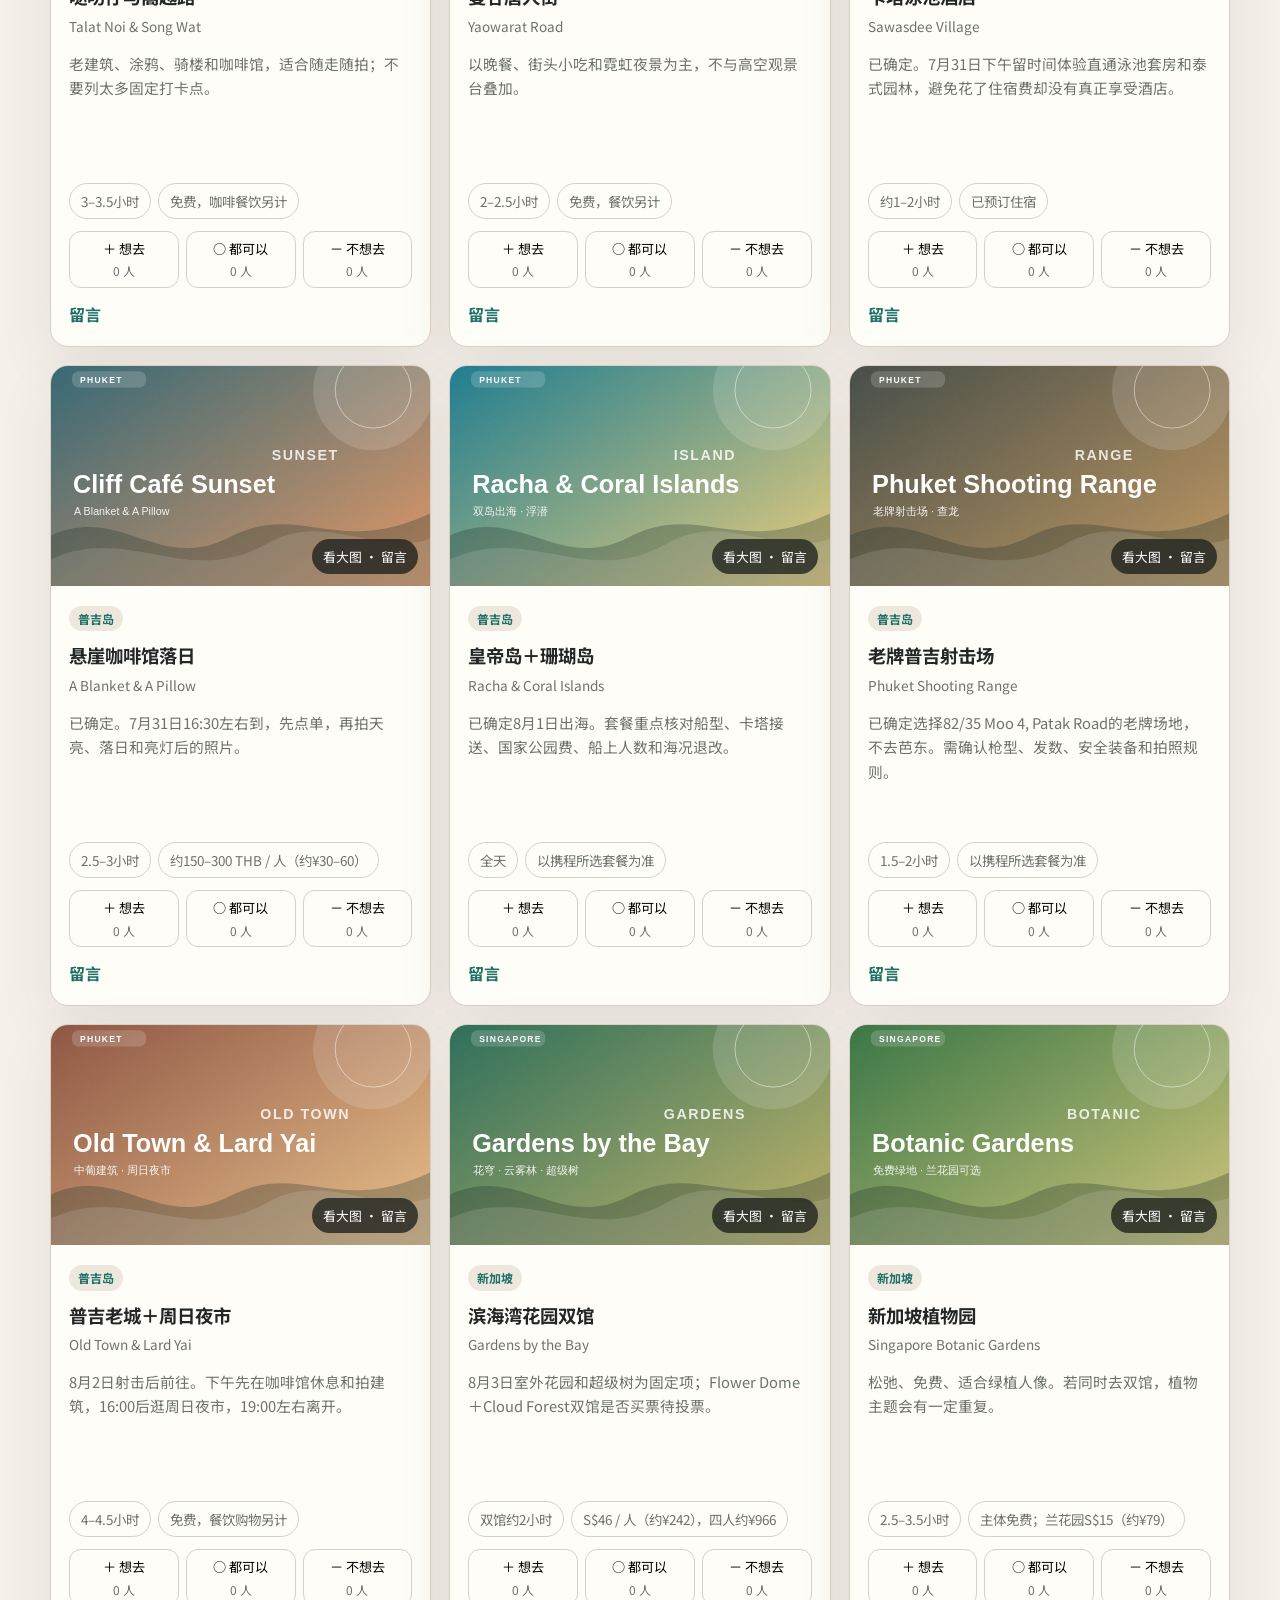
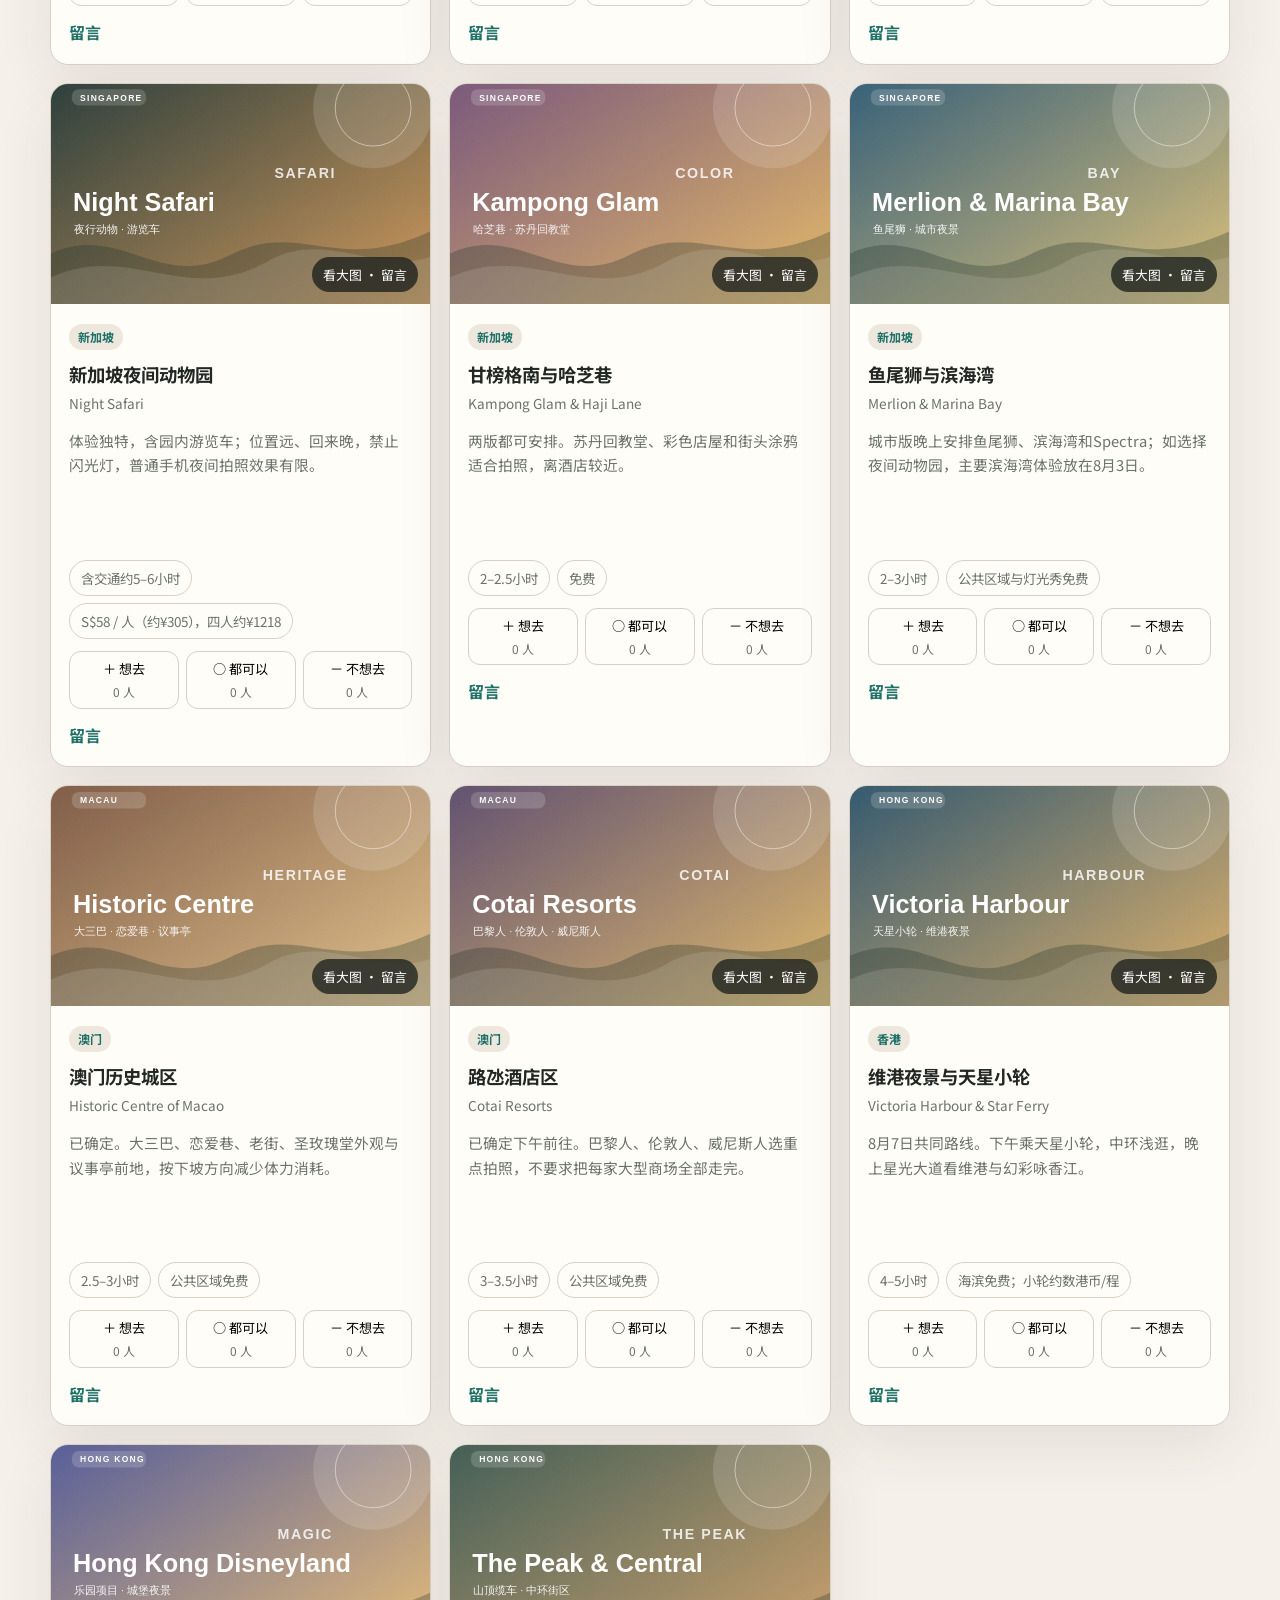
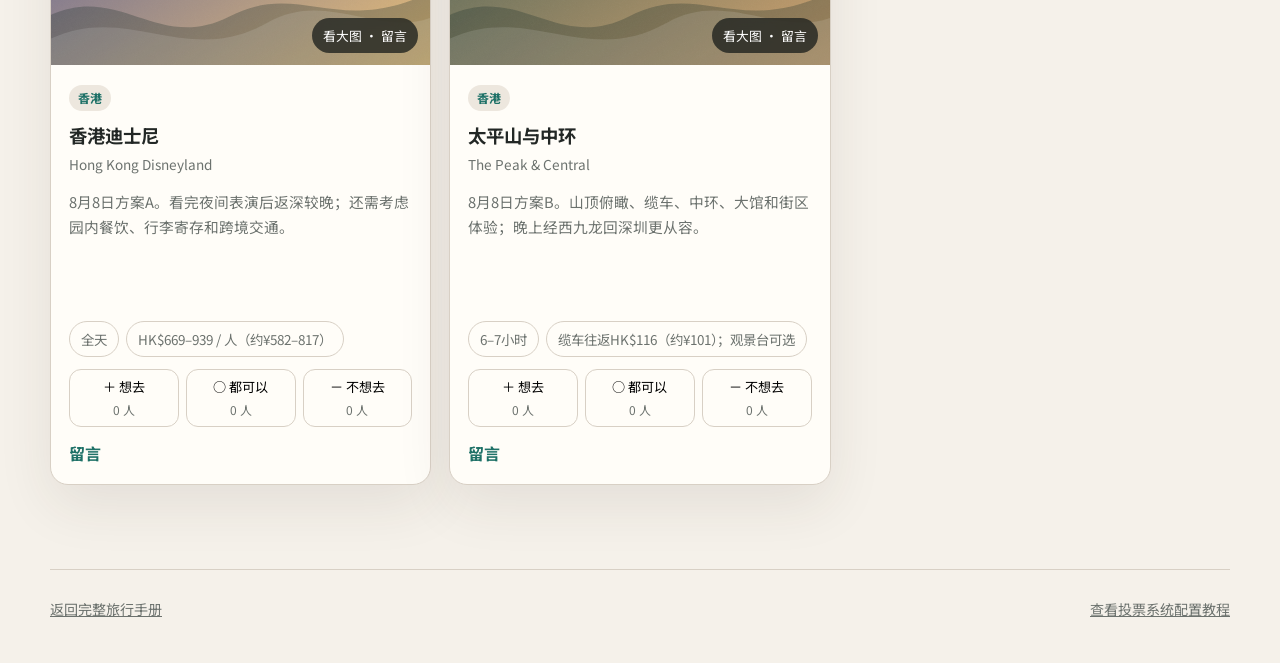
==== commit cecf9382: "Add files via upload" ====
--- a/vote.html
+++ b/vote.html
@@ -38,10 +38,11 @@
     <section id="setupWarning" class="setup-warning" hidden>
       <strong>当前是本地预览模式</strong>
       <p>
-        页面功能可以测试，但不同手机暂时看不到彼此的结果。用电脑打开
-        <a href="firebase-setup.html">投票配置教程</a>
-        完成 Firebase 设置后即可实时共享。
+        页面功能可以测试，但不同设备暂时看不到彼此的结果。请先尝试刷新或切换网络；
+        仍失败时查看下面的具体错误。
       </p>
+      <p id="cloudErrorDetail" class="cloud-error-detail"></p>
+      <button id="retryCloudButton" class="retry-cloud-button" type="button">重新连接云端</button>
     </section>
 
     <section class="section">
@@ -130,7 +131,7 @@
 
   <div id="toast" class="toast" role="status" aria-live="polite"></div>
 
-  <script src="vote-data.js"></script>
-  <script type="module" src="vote.js"></script>
+  <script src="vote-data.js?v=20260718-3"></script>
+  <script type="module" src="vote.js?v=20260718-3"></script>
 </body>
 </html>
--- a/vote.css
+++ b/vote.css
@@ -558,3 +558,23 @@
   .setup-link { display: none; }
   .plan-option-days { min-height: 0; }
 }
+
+.cloud-error-detail {
+  margin-top: 10px;
+  padding: 10px 12px;
+  border-radius: 10px;
+  background: rgba(255,255,255,.55);
+  font-family: ui-monospace, SFMono-Regular, Consolas, monospace;
+  font-size: .78rem;
+  overflow-wrap: anywhere;
+}
+.retry-cloud-button {
+  margin-top: 8px;
+  padding: 9px 14px;
+  border: 0;
+  border-radius: 999px;
+  background: var(--text);
+  color: var(--bg);
+  font-weight: 700;
+  cursor: pointer;
+}
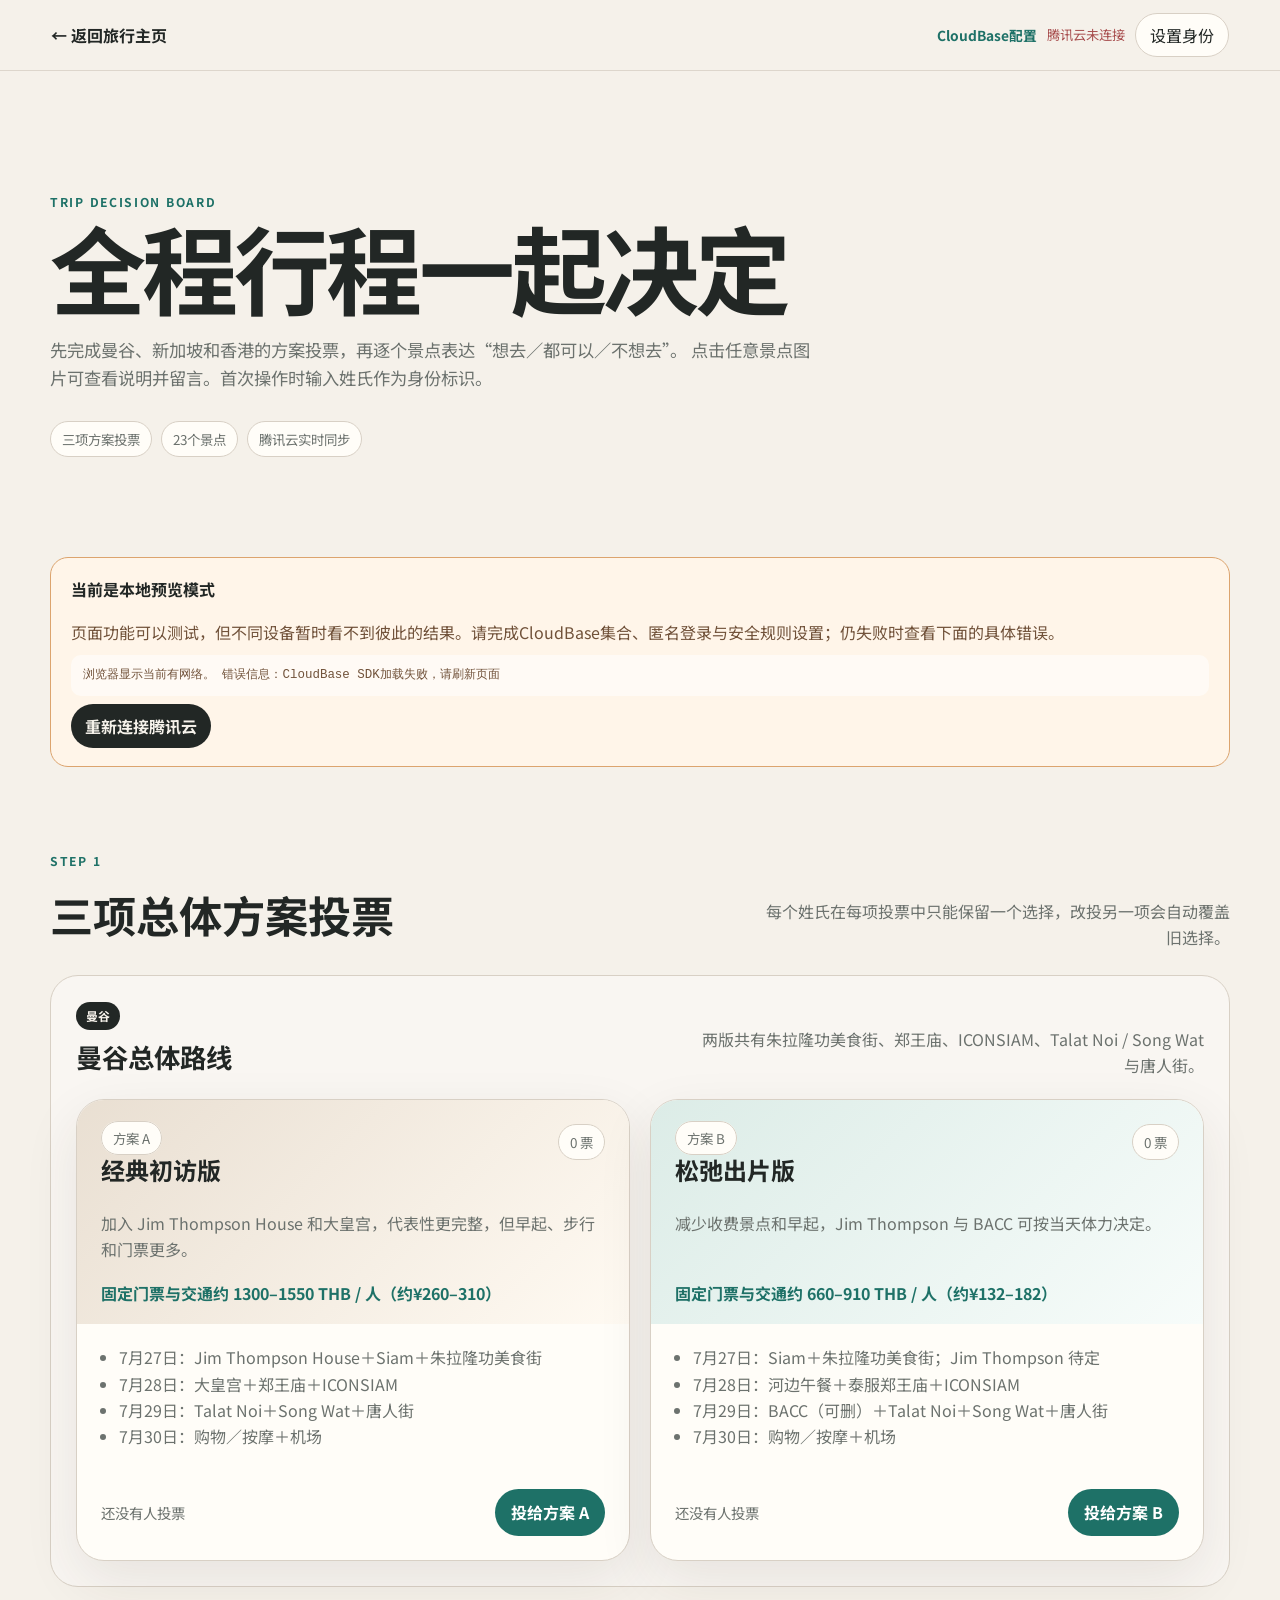
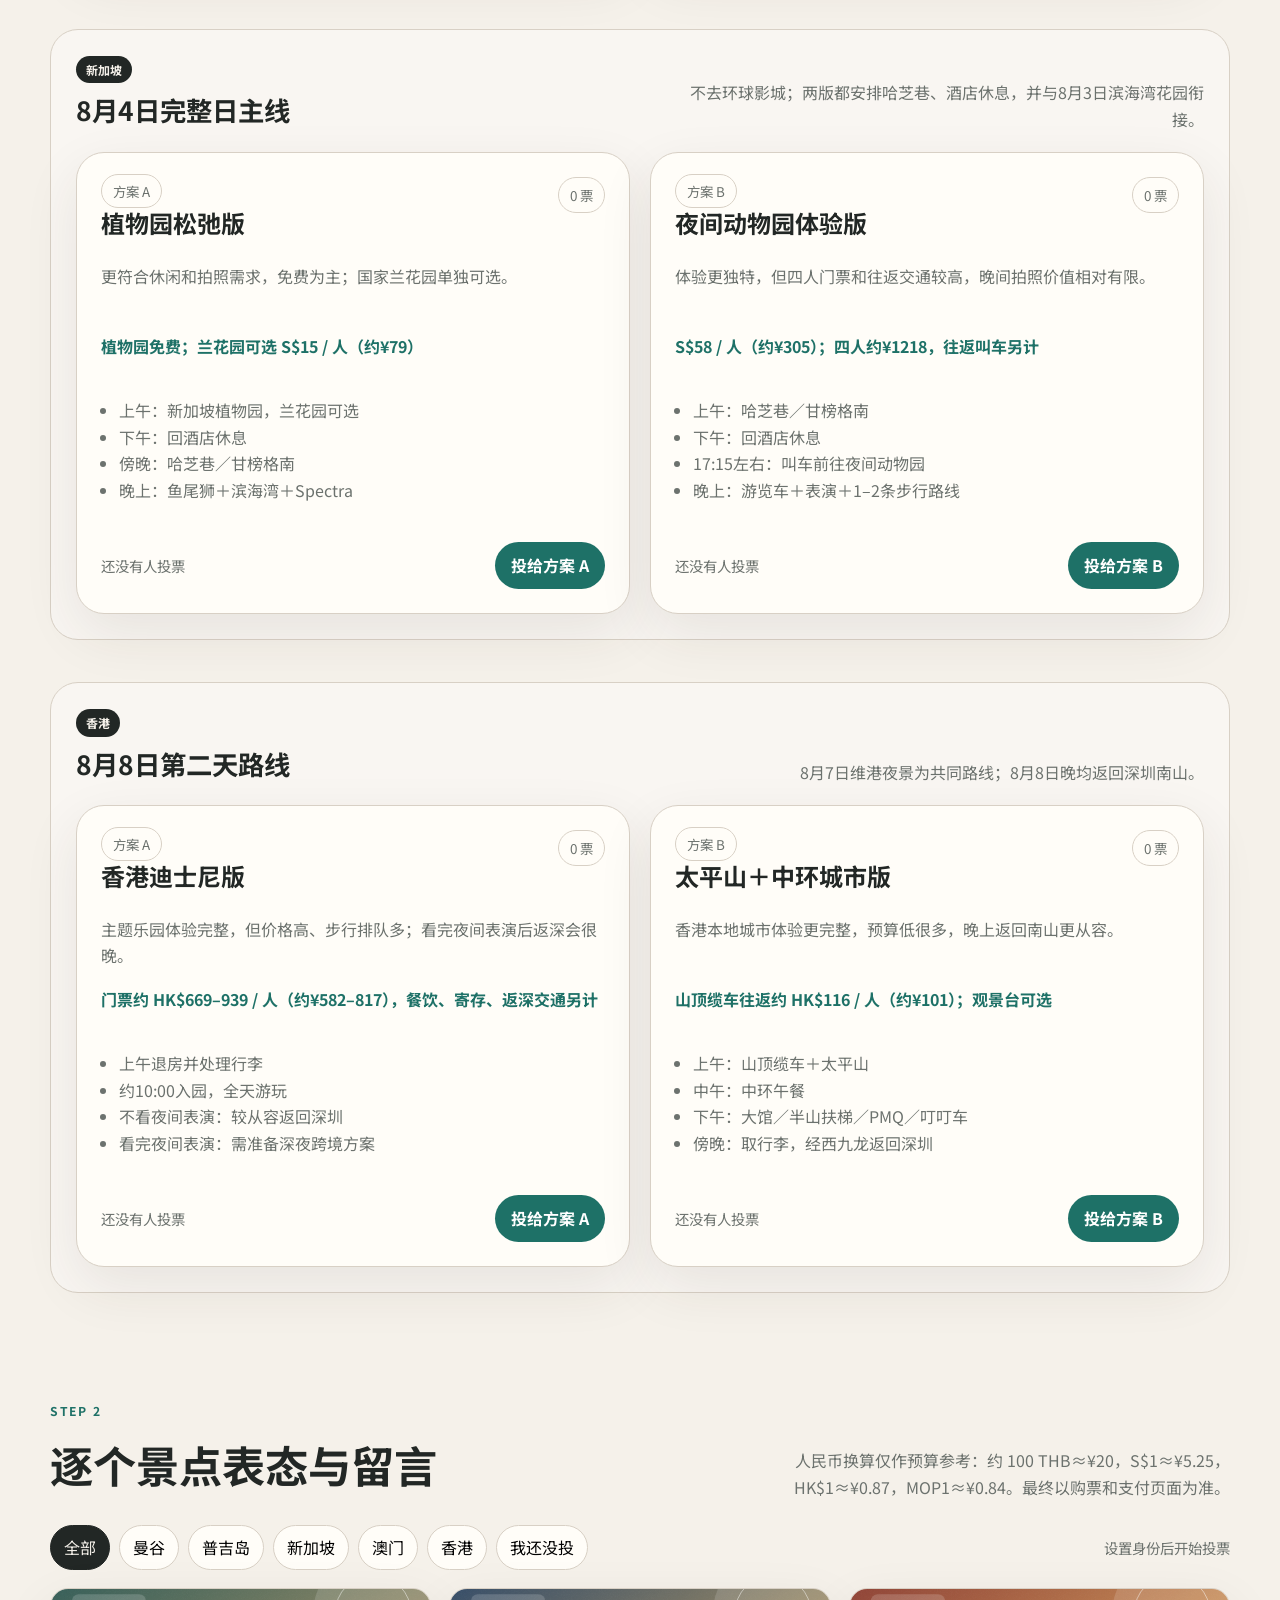
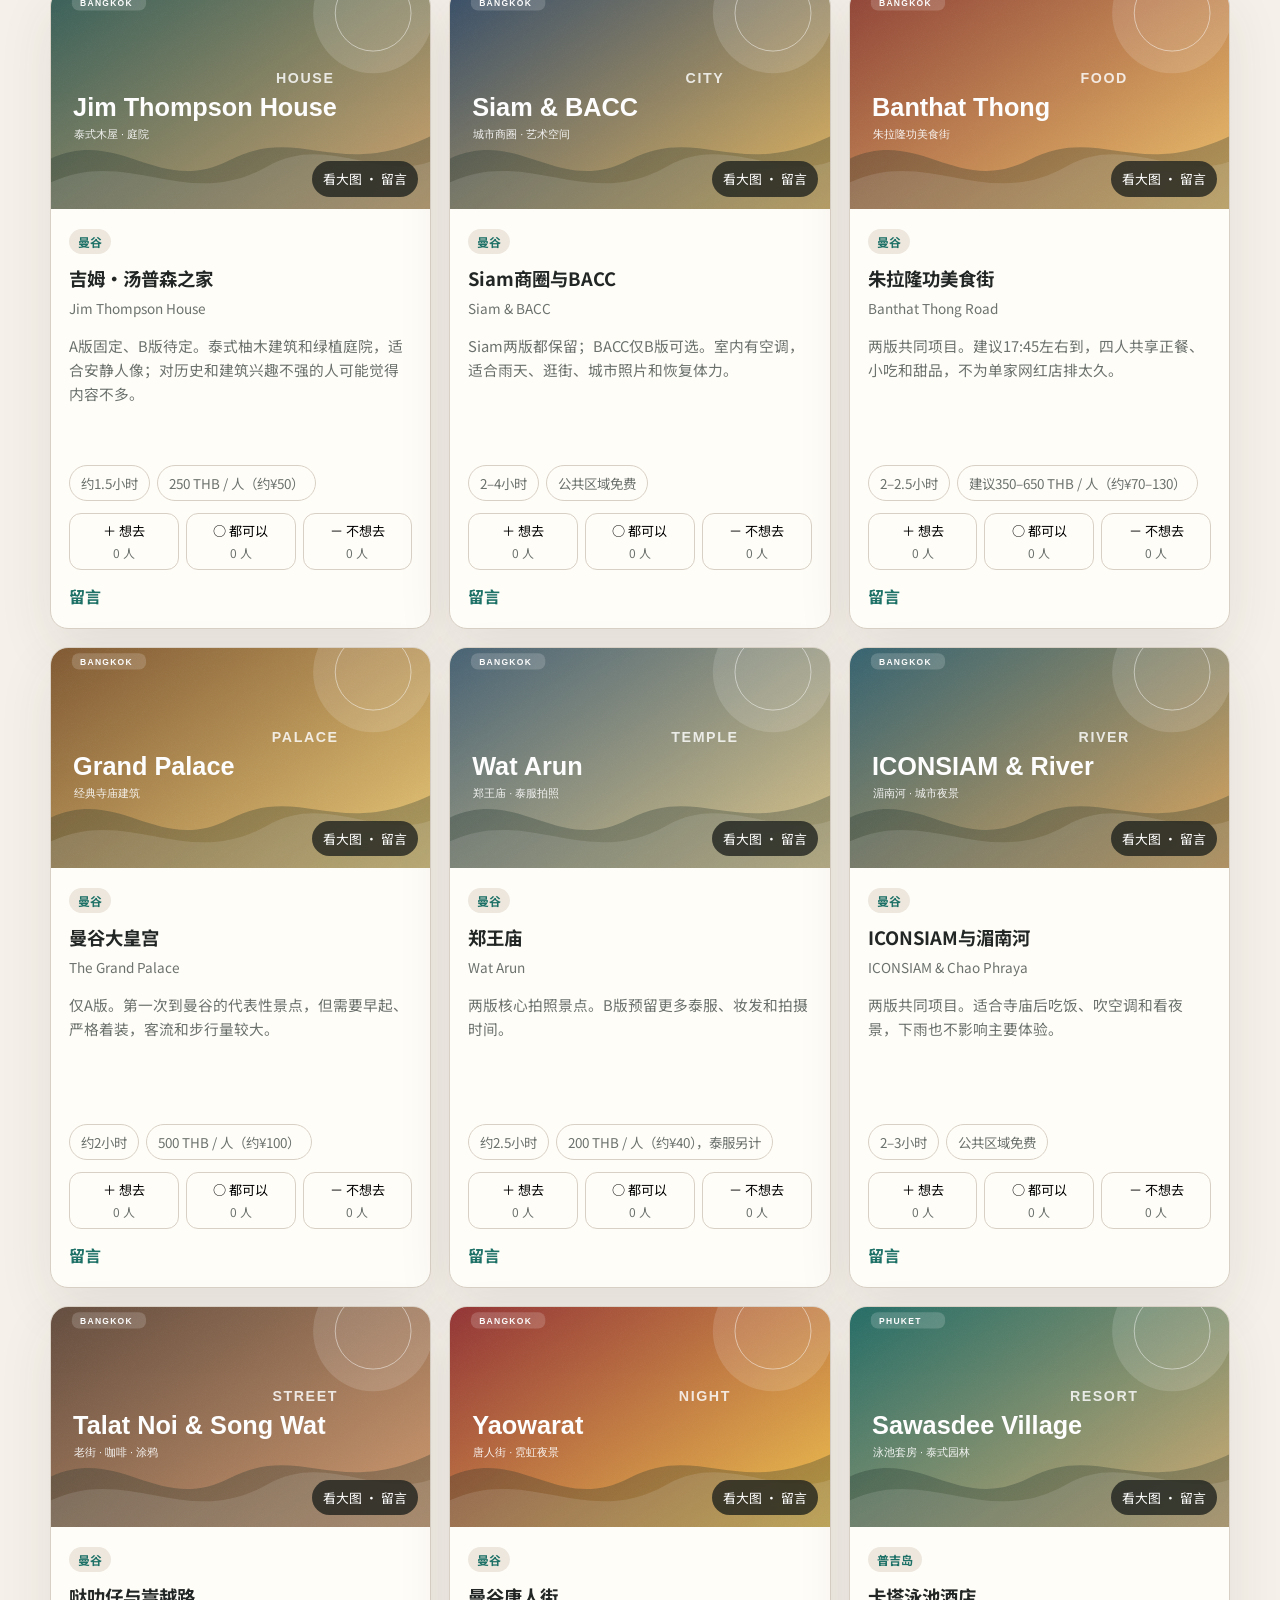
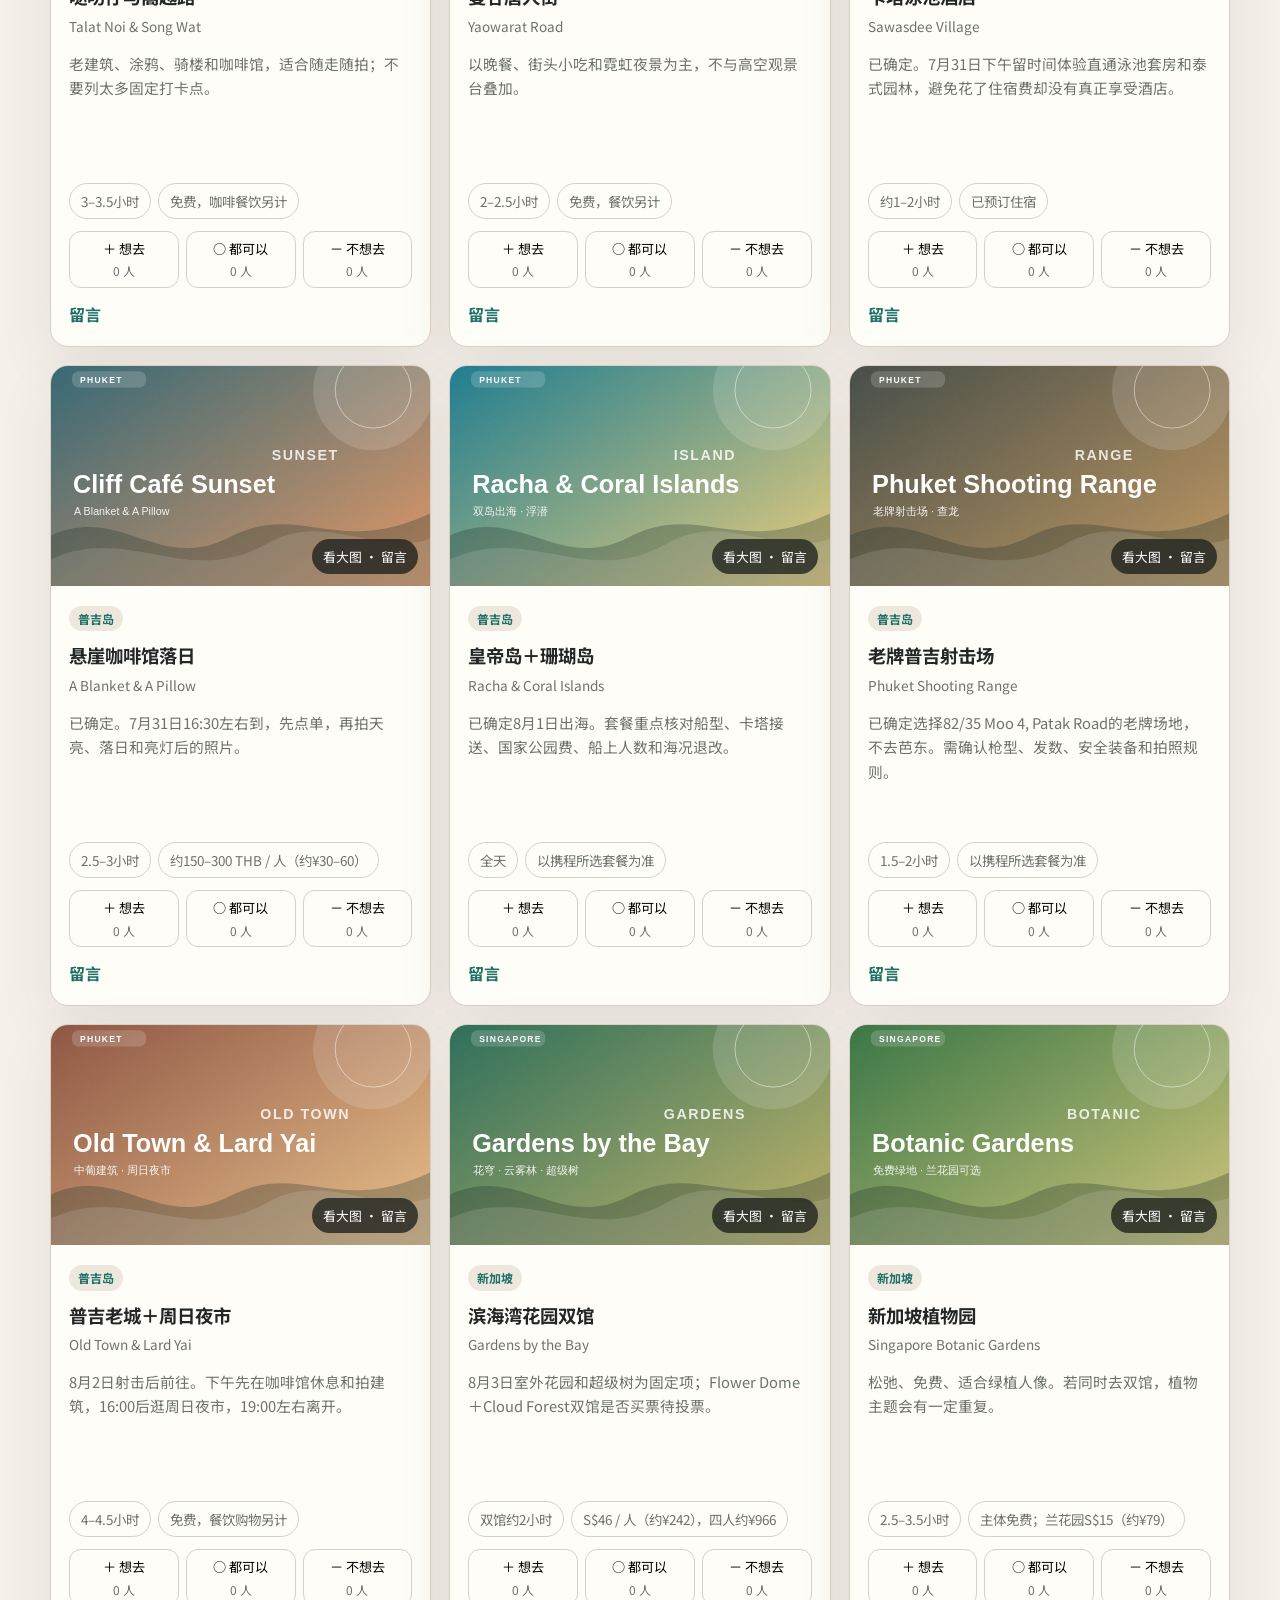
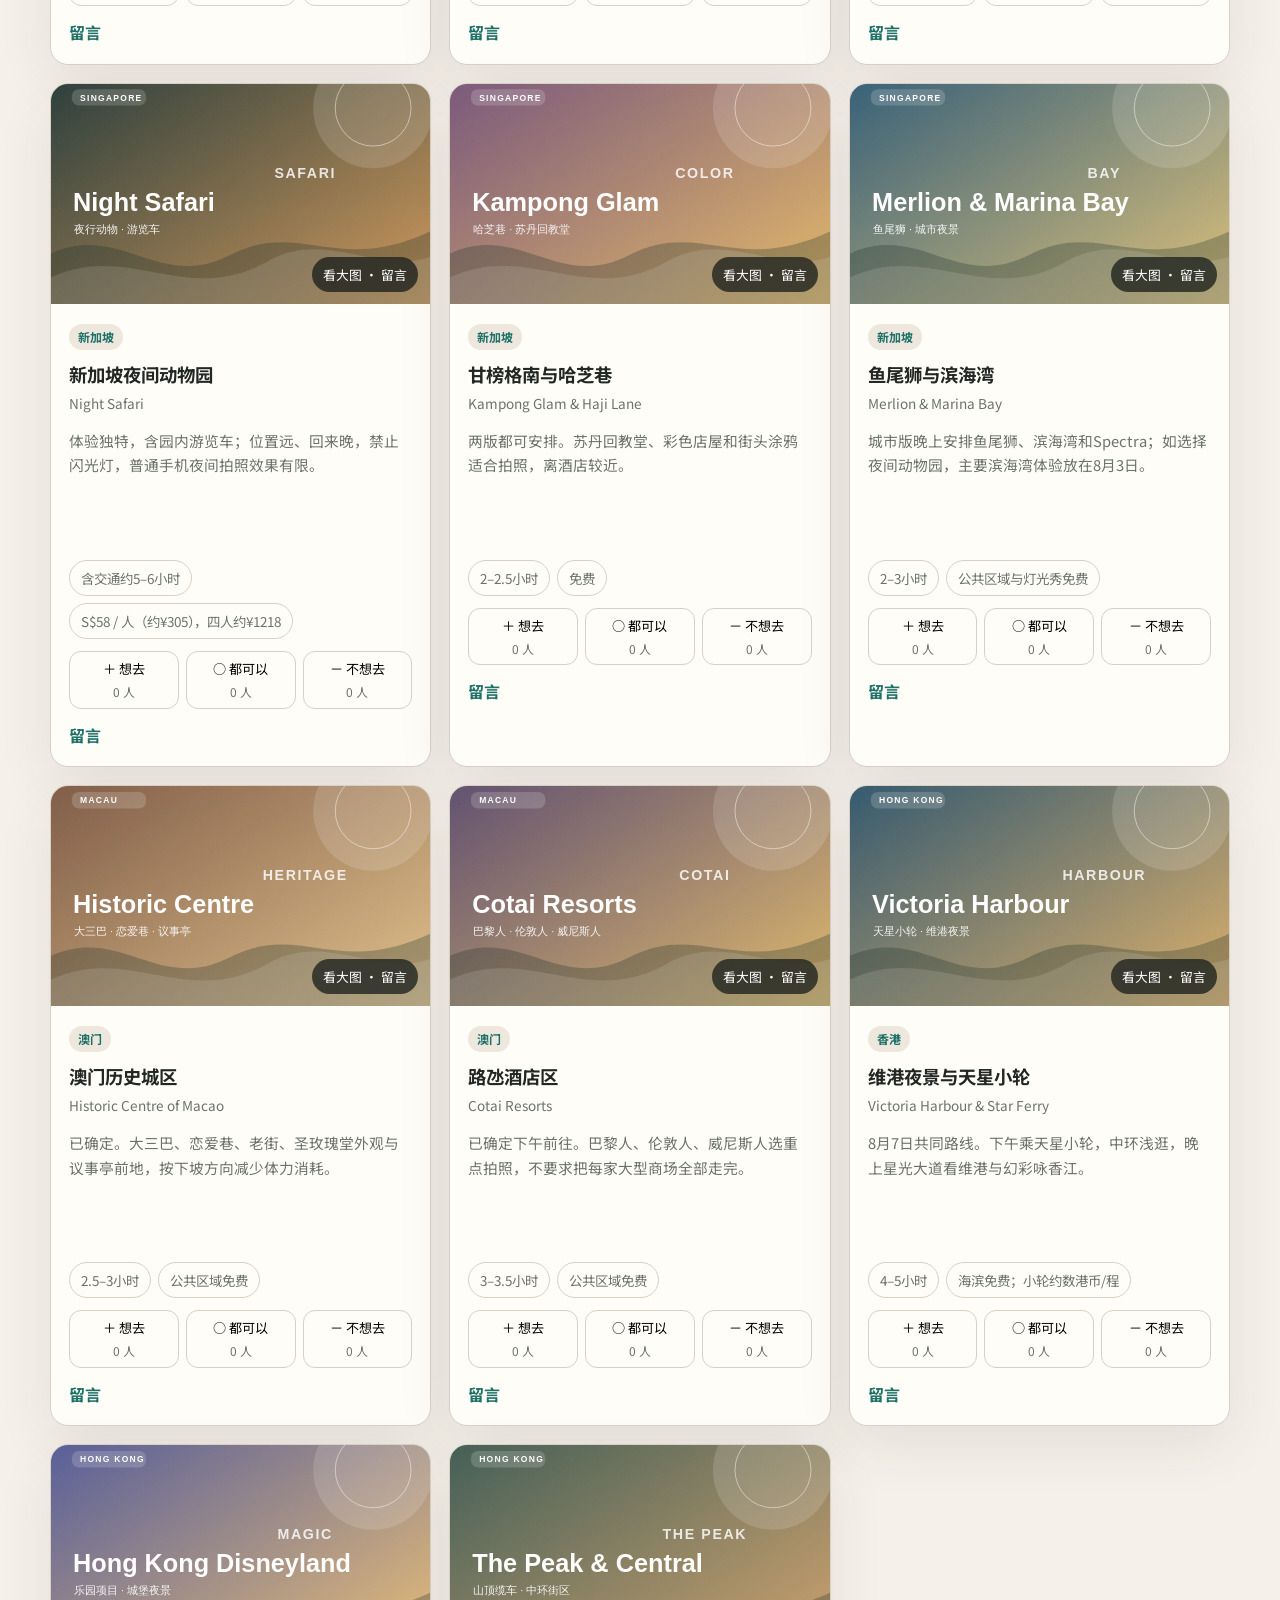
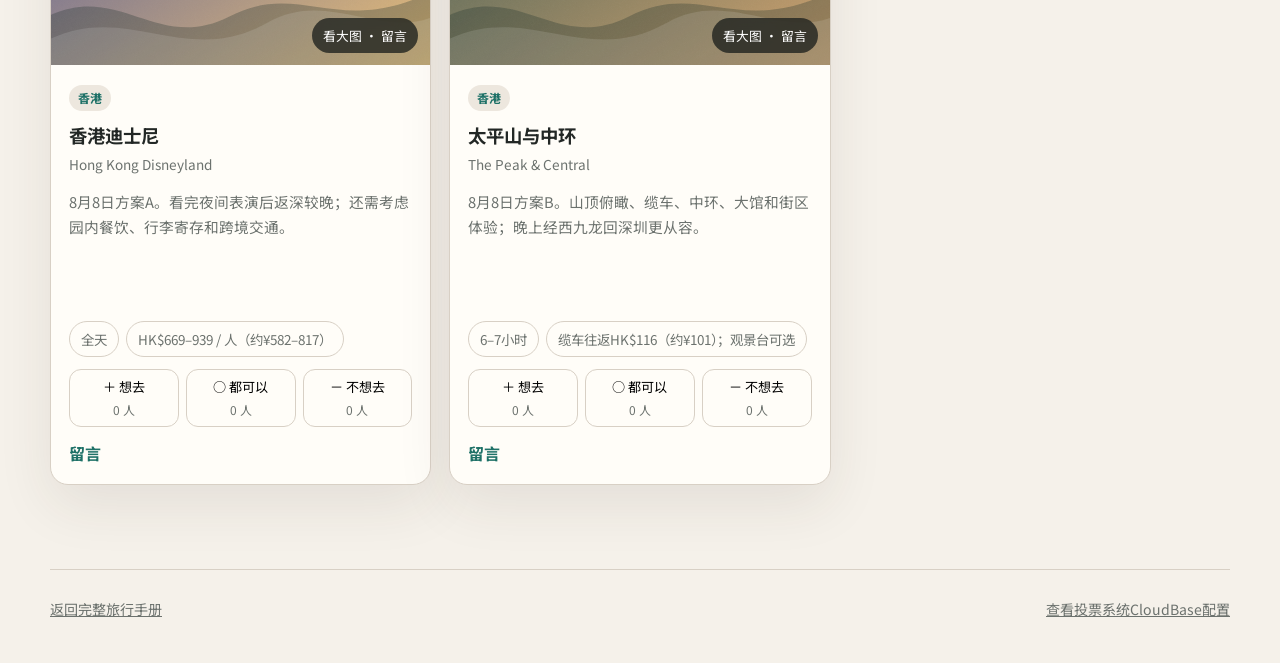
==== commit 2fcd817a: "Add files via upload" ====
--- a/vote.html
+++ b/vote.html
@@ -14,8 +14,8 @@
   <header class="vote-topbar">
     <a class="back-link" href="index.html">← 返回旅行主页</a>
     <nav class="identity-area">
-      <a class="setup-link" href="firebase-setup.html">配置教程</a>
-      <span id="syncStatus" class="sync-status">检查云端连接…</span>
+      <a class="setup-link" href="cloudbase-setup.html">CloudBase配置</a>
+      <span id="syncStatus" class="sync-status">连接腾讯云…</span>
       <button id="identityButton" class="identity-button" type="button">设置身份</button>
     </nav>
   </header>
@@ -31,18 +31,17 @@
       <div class="hero-badges">
         <span>三项方案投票</span>
         <span>23个景点</span>
-        <span>跨手机实时同步</span>
+        <span>腾讯云实时同步</span>
       </div>
     </section>
 
     <section id="setupWarning" class="setup-warning" hidden>
       <strong>当前是本地预览模式</strong>
       <p>
-        页面功能可以测试，但不同设备暂时看不到彼此的结果。请先尝试刷新或切换网络；
-        仍失败时查看下面的具体错误。
+        页面功能可以测试，但不同设备暂时看不到彼此的结果。请完成CloudBase集合、匿名登录与安全规则设置；仍失败时查看下面的具体错误。
       </p>
       <p id="cloudErrorDetail" class="cloud-error-detail"></p>
-      <button id="retryCloudButton" class="retry-cloud-button" type="button">重新连接云端</button>
+      <button id="retryCloudButton" class="retry-cloud-button" type="button">重新连接腾讯云</button>
     </section>
 
     <section class="section">
@@ -75,7 +74,7 @@
 
   <footer>
     <a href="index.html">返回完整旅行手册</a>
-    <a href="firebase-setup.html">查看投票系统配置教程</a>
+    <a href="cloudbase-setup.html">查看投票系统CloudBase配置</a>
   </footer>
 
   <div id="identityModal" class="modal" aria-hidden="true">
@@ -131,7 +130,9 @@
 
   <div id="toast" class="toast" role="status" aria-live="polite"></div>
 
-  <script src="vote-data.js?v=20260718-3"></script>
-  <script type="module" src="vote.js?v=20260718-3"></script>
+  <script src="https://static.cloudbase.net/cloudbase-js-sdk/3.0.1/cloudbase.full.js"></script>
+  <script src="cloudbase-config.js?v=20260718-cb1"></script>
+  <script src="vote-data.js?v=20260718-cb1"></script>
+  <script src="vote.js?v=20260718-cb1"></script>
 </body>
 </html>
